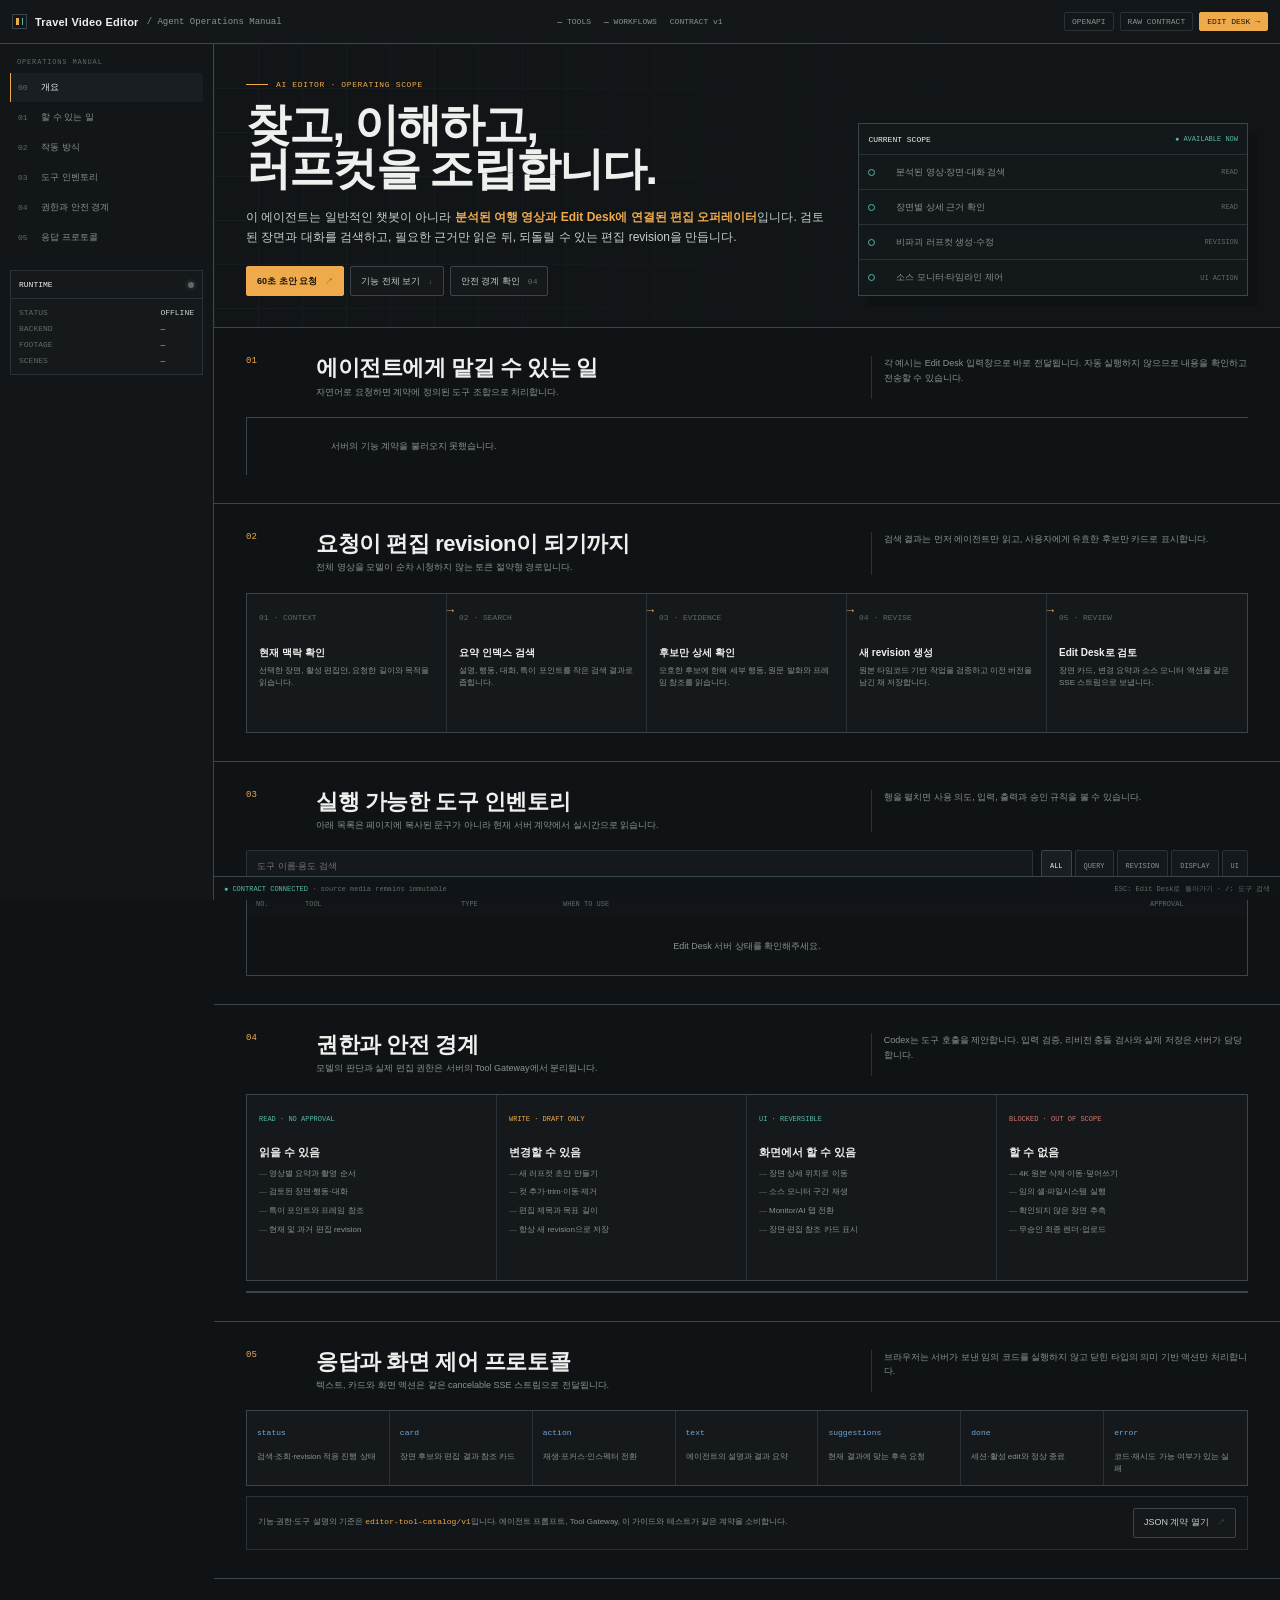
==== src/travel_video/templates/agent-guide.html @ 5dfdd135 "docs: add live AI editor operations guide" ====
<!doctype html>
<html lang="ko">
<head>
  <meta charset="utf-8">
  <meta name="viewport" content="width=device-width, initial-scale=1">
  <title>AI Editor Operations Manual · Travel Video Editor</title>
  <style>
    :root {
      color-scheme: dark;
      --bg: #101315; --panel: #15191c; --panel-2: #191e22;
      --line: #2b3237; --line-strong: #3b454c;
      --text: #edf0ec; --text-2: #c9d0cc; --muted: #89938f; --faint: #5f6965;
      --orange: #efaa4b; --teal: #56b9a6; --blue: #75a7d8; --red: #d4776e; --violet: #a394d6;
      --mono: "SFMono-Regular", "Cascadia Mono", "Liberation Mono", monospace;
      --ui: "Avenir Next", "Apple SD Gothic Neo", "Noto Sans KR", sans-serif;
      --condensed: "Avenir Next Condensed", "Apple SD Gothic Neo", sans-serif;
    }
    * { box-sizing: border-box; }
    html { scroll-behavior: smooth; }
    body { margin: 0; color: var(--text); background: var(--bg); font-family: var(--ui); }
    a { color: inherit; text-decoration: none; }
    button, input { font: inherit; }
    button, a { -webkit-tap-highlight-color: transparent; }
    :focus-visible { outline: 1px solid var(--orange); outline-offset: 2px; }

    .topbar { position: sticky; top: 0; z-index: 20; display: grid; grid-template-columns: minmax(310px, 1fr) auto minmax(310px, 1fr); align-items: center; height: 44px; padding: 0 12px; border-bottom: 1px solid var(--line-strong); background: rgba(20, 24, 27, .96); backdrop-filter: blur(16px); }
    .brand { display: flex; align-items: center; min-width: 0; gap: 8px; }
    .mark { position: relative; width: 15px; height: 15px; border: 1px solid var(--line-strong); }
    .mark::before { content: ""; position: absolute; inset: 3px 7px 3px 3px; background: var(--orange); }
    .mark::after { content: ""; position: absolute; inset: 3px 3px 3px 9px; background: var(--teal); }
    .brand strong { font: 650 11px var(--condensed); letter-spacing: .02em; white-space: nowrap; }
    .brand span { overflow: hidden; color: var(--muted); font: 9px var(--mono); text-overflow: ellipsis; white-space: nowrap; }
    .top-stats { display: flex; align-items: center; gap: 13px; color: var(--muted); font: 8px var(--mono); }
    .top-stats b { color: var(--text-2); font-weight: 500; }
    .top-actions { display: flex; justify-content: flex-end; gap: 6px; }
    .top-actions a { padding: 4px 7px; border: 1px solid var(--line); border-radius: 2px; color: var(--muted); font: 8px var(--mono); }
    .top-actions a:hover { color: var(--text); border-color: var(--line-strong); background: var(--panel-2); }
    .top-actions a.primary { color: #18130b; border-color: var(--orange); background: var(--orange); }

    .shell { display: grid; grid-template-columns: 214px minmax(0, 1fr); min-height: calc(100vh - 44px); }
    .rail { position: sticky; top: 44px; align-self: start; height: calc(100vh - 44px); padding: 14px 10px; overflow-y: auto; border-right: 1px solid var(--line-strong); background: #121619; }
    .rail-label { display: block; margin: 0 7px 7px; color: var(--faint); font: 7px var(--mono); letter-spacing: .12em; }
    .rail nav { display: grid; gap: 1px; }
    .rail nav a { display: grid; grid-template-columns: 23px 1fr; align-items: center; min-height: 29px; padding: 0 7px; border-left: 1px solid transparent; color: var(--muted); font-size: 9px; }
    .rail nav a span { color: var(--faint); font: 8px var(--mono); }
    .rail nav a:hover, .rail nav a.is-active { color: var(--text); border-left-color: var(--orange); background: var(--panel-2); }
    .runtime { margin-top: 18px; border: 1px solid var(--line); background: var(--panel); }
    .runtime header { display: flex; align-items: center; justify-content: space-between; min-height: 28px; padding: 0 8px; border-bottom: 1px solid var(--line); }
    .runtime header strong { font: 8px var(--mono); }
    .runtime-dot { width: 6px; height: 6px; border-radius: 50%; background: var(--faint); box-shadow: 0 0 0 3px color-mix(in srgb, var(--faint) 12%, transparent); }
    .runtime-dot.is-live { background: var(--teal); box-shadow: 0 0 0 3px color-mix(in srgb, var(--teal) 12%, transparent); }
    .runtime dl { display: grid; grid-template-columns: 1fr auto; gap: 7px 8px; margin: 0; padding: 9px 8px; font: 8px var(--mono); }
    .runtime dt { color: var(--faint); }
    .runtime dd { margin: 0; color: var(--text-2); }

    main { min-width: 0; padding-bottom: 80px; }
    .section { scroll-margin-top: 58px; border-bottom: 1px solid var(--line-strong); }
    .section-inner { max-width: 1190px; margin: 0 auto; padding: 28px 32px; }
    .section-head { display: grid; grid-template-columns: 54px minmax(0, 1fr) minmax(240px, .7fr); gap: 16px; margin-bottom: 18px; }
    .section-no { color: var(--orange); font: 9px var(--mono); }
    .section-title h2 { margin: 0 0 4px; font: 650 22px/1.1 var(--condensed); letter-spacing: -.02em; }
    .section-title p, .section-note { margin: 0; color: var(--muted); font-size: 9px; line-height: 1.6; }
    .section-note { padding-left: 12px; border-left: 1px solid var(--line); }

    .hero { position: relative; overflow: hidden; background: #111518; }
    .hero::before { content: ""; position: absolute; inset: 0; pointer-events: none; opacity: .25; background-image: linear-gradient(var(--line) 1px, transparent 1px), linear-gradient(90deg, var(--line) 1px, transparent 1px); background-size: 44px 44px; mask-image: linear-gradient(to right, #000, transparent 78%); }
    .hero .section-inner { position: relative; display: grid; grid-template-columns: minmax(0, 1.2fr) minmax(300px, .8fr); gap: 28px; padding-top: 36px; padding-bottom: 31px; }
    .eyebrow { display: flex; align-items: center; gap: 8px; margin-bottom: 13px; color: var(--orange); font: 8px var(--mono); letter-spacing: .08em; }
    .eyebrow::before { content: ""; width: 22px; height: 1px; background: var(--orange); }
    h1 { max-width: 750px; margin: 0; font: 650 clamp(30px, 3.5vw, 46px)/.99 var(--condensed); letter-spacing: -.04em; }
    .hero-copy { max-width: 670px; margin: 16px 0 0; color: var(--text-2); font-size: 12px; line-height: 1.7; }
    .hero-copy b { color: var(--orange); font-weight: 600; }
    .hero-actions { display: flex; flex-wrap: wrap; gap: 6px; margin-top: 19px; }
    .button { display: inline-flex; align-items: center; gap: 8px; min-height: 30px; padding: 0 10px; border: 1px solid var(--line-strong); border-radius: 2px; color: var(--text-2); background: var(--panel); font-size: 9px; }
    .button:hover { color: var(--text); background: var(--panel-2); }
    .button.primary { color: #1a140c; border-color: var(--orange); background: var(--orange); font-weight: 650; }
    .button span { color: var(--faint); font: 8px var(--mono); }
    .button.primary span { color: #684615; }
    .scope-board { align-self: end; border: 1px solid var(--line-strong); background: rgba(20, 25, 28, .88); box-shadow: 10px 10px 0 rgba(0, 0, 0, .12); }
    .scope-board header { display: flex; justify-content: space-between; align-items: center; min-height: 31px; padding: 0 9px; border-bottom: 1px solid var(--line); }
    .scope-board header strong { font: 8px var(--mono); }
    .scope-board header span { color: var(--teal); font: 7px var(--mono); }
    .scope-line { display: grid; grid-template-columns: 20px 1fr auto; gap: 8px; align-items: center; min-height: 35px; padding: 0 9px; border-bottom: 1px solid var(--line); font-size: 9px; }
    .scope-line:last-child { border-bottom: 0; }
    .scope-line i { width: 7px; height: 7px; border: 1px solid currentColor; border-radius: 50%; color: var(--teal); }
    .scope-line span { color: var(--muted); }
    .scope-line b { color: var(--faint); font: 7px var(--mono); font-weight: 500; }

    .capability-grid { display: grid; grid-template-columns: repeat(3, minmax(0, 1fr)); border-top: 1px solid var(--line-strong); border-left: 1px solid var(--line-strong); }
    .capability { min-width: 0; min-height: 205px; padding: 13px; border-right: 1px solid var(--line-strong); border-bottom: 1px solid var(--line-strong); background: var(--panel); }
    .capability-index { display: flex; justify-content: space-between; align-items: center; color: var(--faint); font: 8px var(--mono); }
    .capability-index span { color: var(--teal); }
    .capability h3 { margin: 24px 0 5px; font: 650 15px var(--condensed); }
    .capability > p { min-height: 43px; margin: 0; color: var(--muted); font-size: 9px; line-height: 1.55; }
    .tool-chips { display: flex; flex-wrap: wrap; gap: 3px; margin-top: 9px; }
    .tool-chip { padding: 2px 4px; border: 1px solid var(--line); border-radius: 2px; color: var(--blue); font: 7px var(--mono); }
    .capability details { margin-top: 12px; border-top: 1px solid var(--line); }
    .capability summary { padding: 7px 0 2px; color: var(--text-2); font-size: 8px; cursor: pointer; }
    .example-list { display: grid; gap: 4px; margin-top: 5px; }
    .example-list a { display: grid; grid-template-columns: 13px 1fr; gap: 5px; color: var(--muted); font-size: 8px; line-height: 1.45; }
    .example-list a::before { content: ">"; color: var(--orange); font: 8px var(--mono); }
    .example-list a:hover { color: var(--text); }

    .workflow { display: grid; grid-template-columns: repeat(5, 1fr); border: 1px solid var(--line-strong); }
    .workflow article { position: relative; min-height: 138px; padding: 12px; border-right: 1px solid var(--line); background: var(--panel); }
    .workflow article:last-child { border-right: 0; }
    .workflow article:not(:last-child)::after { content: "→"; position: absolute; top: 10px; right: -8px; z-index: 2; color: var(--orange); background: var(--panel); font: 12px var(--mono); }
    .workflow span { color: var(--faint); font: 8px var(--mono); }
    .workflow h3 { margin: 22px 0 5px; font-size: 10px; }
    .workflow p { margin: 0; color: var(--muted); font-size: 8px; line-height: 1.55; }

    .toolbar { display: grid; grid-template-columns: 1fr auto; gap: 8px; margin-bottom: 8px; }
    .tool-search { min-width: 0; height: 31px; padding: 0 10px; border: 1px solid var(--line); border-radius: 2px; outline: 0; color: var(--text); background: var(--panel); font-size: 9px; }
    .tool-search:focus { border-color: var(--line-strong); }
    .filters { display: flex; gap: 3px; }
    .filter { padding: 0 8px; border: 1px solid var(--line); border-radius: 2px; color: var(--muted); background: var(--panel); font: 7px var(--mono); cursor: pointer; }
    .filter:hover, .filter.is-active { color: var(--text); border-color: var(--line-strong); background: var(--panel-2); }
    .tool-table { border: 1px solid var(--line-strong); }
    .tool-header, .tool-summary { display: grid; grid-template-columns: 39px 146px 92px minmax(220px, 1fr) 88px; gap: 10px; align-items: center; }
    .tool-header { min-height: 28px; padding: 0 9px; color: var(--faint); background: #111518; font: 7px var(--mono); }
    .tool-row { border-top: 1px solid var(--line); background: var(--panel); }
    .tool-row[hidden] { display: none; }
    .tool-summary { min-height: 49px; padding: 7px 9px; list-style: none; cursor: pointer; }
    .tool-summary::-webkit-details-marker { display: none; }
    .tool-summary:hover, .tool-row[open] .tool-summary { background: var(--panel-2); }
    .tool-no { color: var(--faint); font: 8px var(--mono); }
    .tool-name { overflow: hidden; color: var(--text-2); font: 8px var(--mono); text-overflow: ellipsis; white-space: nowrap; }
    .category { width: fit-content; padding: 2px 4px; border: 1px solid currentColor; border-radius: 2px; color: var(--teal); font: 7px var(--mono); }
    .category--durable_action { color: var(--orange); }
    .category--display { color: var(--blue); }
    .category--ui_action { color: var(--violet); }
    .tool-intent { overflow: hidden; color: var(--muted); font-size: 8px; line-height: 1.45; text-overflow: ellipsis; white-space: nowrap; }
    .approval { color: var(--faint); font: 7px var(--mono); text-align: right; }
    .tool-detail { display: grid; grid-template-columns: minmax(220px, .8fr) minmax(300px, 1.2fr); gap: 18px; padding: 12px 12px 14px 58px; border-top: 1px solid var(--line); background: #121619; }
    .detail-block label { display: block; margin-bottom: 5px; color: var(--faint); font: 7px var(--mono); letter-spacing: .08em; }
    .detail-block p { margin: 0 0 10px; color: var(--text-2); font-size: 8px; line-height: 1.6; }
    .param-list { display: grid; gap: 4px; }
    .param { display: grid; grid-template-columns: 118px 62px 1fr; gap: 8px; color: var(--muted); font-size: 8px; }
    .param code { color: var(--blue); font: 7px var(--mono); }
    .param b { color: var(--faint); font: 7px var(--mono); font-weight: 500; }
    .empty-tools { padding: 22px; color: var(--muted); font-size: 9px; text-align: center; }

    .safety-grid { display: grid; grid-template-columns: repeat(4, 1fr); border: 1px solid var(--line-strong); }
    .safety { min-height: 185px; padding: 12px; border-right: 1px solid var(--line); background: var(--panel); }
    .safety:last-child { border-right: 0; }
    .safety > span { color: var(--teal); font: 7px var(--mono); }
    .safety.is-write > span { color: var(--orange); }
    .safety.is-blocked > span { color: var(--red); }
    .safety h3 { margin: 20px 0 8px; font-size: 11px; }
    .safety ul { display: grid; gap: 7px; margin: 0; padding: 0; list-style: none; }
    .safety li { display: grid; grid-template-columns: 10px 1fr; color: var(--muted); font-size: 8px; line-height: 1.45; }
    .safety li::before { content: "—"; color: var(--faint); }
    .boundary-list { margin-top: 10px; border: 1px solid var(--line-strong); }
    .boundary { display: grid; grid-template-columns: 180px 1fr; gap: 16px; min-height: 46px; padding: 9px 11px; border-bottom: 1px solid var(--line); background: #121619; }
    .boundary:last-child { border-bottom: 0; }
    .boundary strong { color: var(--red); font-size: 9px; }
    .boundary p { margin: 0; color: var(--muted); font-size: 8px; line-height: 1.55; }

    .event-strip { display: grid; grid-template-columns: repeat(7, 1fr); border: 1px solid var(--line-strong); }
    .event { min-width: 0; padding: 10px; border-right: 1px solid var(--line); background: var(--panel); }
    .event:last-child { border-right: 0; }
    .event code { color: var(--blue); font: 8px var(--mono); }
    .event p { margin: 12px 0 0; color: var(--muted); font-size: 8px; line-height: 1.45; }
    .contract-note { display: grid; grid-template-columns: 1fr auto; align-items: center; gap: 16px; margin-top: 10px; padding: 11px; border: 1px solid var(--line); background: #121619; }
    .contract-note p { margin: 0; color: var(--muted); font-size: 8px; line-height: 1.55; }
    .contract-note code { color: var(--orange); font: 8px var(--mono); }
    .statusbar { position: fixed; right: 0; bottom: 0; left: 214px; z-index: 15; display: flex; justify-content: space-between; align-items: center; height: 24px; padding: 0 10px; border-top: 1px solid var(--line-strong); color: var(--faint); background: rgba(17, 21, 24, .96); font: 7px var(--mono); }
    .statusbar b { color: var(--teal); font-weight: 500; }

    @media (max-width: 980px) {
      .topbar { grid-template-columns: 1fr auto; } .top-stats { display: none; }
      .shell { grid-template-columns: 1fr; } .rail { display: none; }
      .hero .section-inner { grid-template-columns: 1fr; }
      .capability-grid { grid-template-columns: repeat(2, 1fr); }
      .workflow { grid-template-columns: 1fr 1fr; }
      .workflow article { border-bottom: 1px solid var(--line); }
      .workflow article::after { display: none; }
      .tool-header, .tool-summary { grid-template-columns: 34px 130px 88px 1fr; }
      .approval { display: none; }
      .safety-grid { grid-template-columns: repeat(2, 1fr); }
      .safety { border-bottom: 1px solid var(--line); }
      .event-strip { grid-template-columns: repeat(4, 1fr); }
      .event { border-bottom: 1px solid var(--line); }
      .statusbar { left: 0; }
    }
    @media (max-width: 620px) {
      .topbar { height: auto; min-height: 44px; }
      .brand span, .top-actions a:not(.primary) { display: none; }
      .section-inner { padding: 24px 14px; }
      .section-head { grid-template-columns: 38px 1fr; }
      .section-note { display: none; }
      .hero .section-inner { padding-top: 32px; }
      .capability-grid, .safety-grid { grid-template-columns: 1fr; }
      .workflow { grid-template-columns: 1fr; }
      .tool-header { display: none; }
      .tool-summary { grid-template-columns: 30px 1fr auto; }
      .tool-intent { grid-column: 2 / -1; white-space: normal; }
      .tool-detail { grid-template-columns: 1fr; padding-left: 12px; }
      .filters { display: none; }
      .event-strip { grid-template-columns: repeat(2, 1fr); }
      .boundary { grid-template-columns: 1fr; gap: 4px; }
      .statusbar span:last-child { display: none; }
    }
    @media (prefers-reduced-motion: reduce) { html { scroll-behavior: auto; } }
  </style>
</head>
<body>
  <header class="topbar">
    <div class="brand"><span class="mark" aria-hidden="true"></span><strong>Travel Video Editor</strong><span>/ Agent Operations Manual</span></div>
    <div class="top-stats"><span><b data-tool-count>—</b> TOOLS</span><span><b data-capability-count>—</b> WORKFLOWS</span><span>CONTRACT v1</span></div>
    <div class="top-actions"><a href="/openapi.json" target="_blank" rel="noopener">OPENAPI</a><a href="/api/contracts/tools" target="_blank" rel="noopener">RAW CONTRACT</a><a class="primary" href="/">EDIT DESK →</a></div>
  </header>
  <div class="shell">
    <aside class="rail">
      <span class="rail-label">OPERATIONS MANUAL</span>
      <nav aria-label="가이드 섹션">
        <a href="#overview" class="is-active"><span>00</span>개요</a><a href="#capabilities"><span>01</span>할 수 있는 일</a><a href="#workflow"><span>02</span>작동 방식</a><a href="#tools"><span>03</span>도구 인벤토리</a><a href="#safety"><span>04</span>권한과 안전 경계</a><a href="#protocol"><span>05</span>응답 프로토콜</a>
      </nav>
      <section class="runtime" aria-label="에이전트 런타임 상태">
        <header><strong>RUNTIME</strong><i class="runtime-dot" data-runtime-dot></i></header>
        <dl><dt>STATUS</dt><dd data-runtime-status>CHECKING</dd><dt>BACKEND</dt><dd data-runtime-backend>—</dd><dt>FOOTAGE</dt><dd data-asset-count>—</dd><dt>SCENES</dt><dd data-scene-count>—</dd></dl>
      </section>
    </aside>
    <main>
      <section class="section hero" id="overview"><div class="section-inner">
        <div><div class="eyebrow">AI EDITOR · OPERATING SCOPE</div><h1>찾고, 이해하고,<br>러프컷을 조립합니다.</h1><p class="hero-copy">이 에이전트는 일반적인 챗봇이 아니라 <b>분석된 여행 영상과 Edit Desk에 연결된 편집 오퍼레이터</b>입니다. 검토된 장면과 대화를 검색하고, 필요한 근거만 읽은 뒤, 되돌릴 수 있는 편집 revision을 만듭니다.</p><div class="hero-actions"><a class="button primary" href="/?prompt=이 영상들로 60초 여행 하이라이트 초안을 만들어줘">60초 초안 요청 <span>↗</span></a><a class="button" href="#capabilities">기능 전체 보기 <span>↓</span></a><a class="button" href="#safety">안전 경계 확인 <span>04</span></a></div></div>
        <aside class="scope-board" aria-label="현재 지원 범위"><header><strong>CURRENT SCOPE</strong><span>● AVAILABLE NOW</span></header><div class="scope-line"><i></i><span>분석된 영상·장면·대화 검색</span><b>READ</b></div><div class="scope-line"><i></i><span>장면별 상세 근거 확인</span><b>READ</b></div><div class="scope-line"><i></i><span>비파괴 러프컷 생성·수정</span><b>REVISION</b></div><div class="scope-line"><i></i><span>소스 모니터·타임라인 제어</span><b>UI ACTION</b></div></aside>
      </div></section>

      <section class="section" id="capabilities"><div class="section-inner">
        <header class="section-head"><span class="section-no">01</span><div class="section-title"><h2>에이전트에게 맡길 수 있는 일</h2><p>자연어로 요청하면 계약에 정의된 도구 조합으로 처리합니다.</p></div><p class="section-note">각 예시는 Edit Desk 입력창으로 바로 전달됩니다. 자동 실행하지 않으므로 내용을 확인하고 전송할 수 있습니다.</p></header>
        <div class="capability-grid" data-capabilities><div class="empty-tools">기능 계약을 불러오는 중…</div></div>
      </div></section>

      <section class="section" id="workflow"><div class="section-inner">
        <header class="section-head"><span class="section-no">02</span><div class="section-title"><h2>요청이 편집 revision이 되기까지</h2><p>전체 영상을 모델이 순차 시청하지 않는 토큰 절약형 경로입니다.</p></div><p class="section-note">검색 결과는 먼저 에이전트만 읽고, 사용자에게 유효한 후보만 카드로 표시합니다.</p></header>
        <div class="workflow"><article><span>01 · CONTEXT</span><h3>현재 맥락 확인</h3><p>선택한 장면, 활성 편집안, 요청한 길이와 목적을 읽습니다.</p></article><article><span>02 · SEARCH</span><h3>요약 인덱스 검색</h3><p>설명, 행동, 대화, 특이 포인트를 작은 검색 결과로 좁힙니다.</p></article><article><span>03 · EVIDENCE</span><h3>후보만 상세 확인</h3><p>모호한 후보에 한해 세부 행동, 원문 발화와 프레임 참조를 읽습니다.</p></article><article><span>04 · REVISE</span><h3>새 revision 생성</h3><p>원본 타임코드 기반 작업을 검증하고 이전 버전을 남긴 채 저장합니다.</p></article><article><span>05 · REVIEW</span><h3>Edit Desk로 검토</h3><p>장면 카드, 변경 요약과 소스 모니터 액션을 같은 SSE 스트림으로 보냅니다.</p></article></div>
      </div></section>

      <section class="section" id="tools"><div class="section-inner">
        <header class="section-head"><span class="section-no">03</span><div class="section-title"><h2>실행 가능한 도구 인벤토리</h2><p>아래 목록은 페이지에 복사된 문구가 아니라 현재 서버 계약에서 실시간으로 읽습니다.</p></div><p class="section-note">행을 펼치면 사용 의도, 입력, 출력과 승인 규칙을 볼 수 있습니다.</p></header>
        <div class="toolbar"><input class="tool-search" type="search" placeholder="도구 이름·용도 검색" aria-label="도구 검색" data-tool-search><div class="filters" role="group" aria-label="도구 종류"><button class="filter is-active" data-filter="all">ALL</button><button class="filter" data-filter="data_query">QUERY</button><button class="filter" data-filter="durable_action">REVISION</button><button class="filter" data-filter="display">DISPLAY</button><button class="filter" data-filter="ui_action">UI</button></div></div>
        <div class="tool-table"><div class="tool-header"><span>NO.</span><span>TOOL</span><span>TYPE</span><span>WHEN TO USE</span><span>APPROVAL</span></div><div data-tool-list><div class="empty-tools">도구 계약을 불러오는 중…</div></div></div>
      </div></section>

      <section class="section" id="safety"><div class="section-inner">
        <header class="section-head"><span class="section-no">04</span><div class="section-title"><h2>권한과 안전 경계</h2><p>모델의 판단과 실제 편집 권한은 서버의 Tool Gateway에서 분리됩니다.</p></div><p class="section-note">Codex는 도구 호출을 제안합니다. 입력 검증, 리비전 충돌 검사와 실제 저장은 서버가 담당합니다.</p></header>
        <div class="safety-grid"><article class="safety"><span>READ · NO APPROVAL</span><h3>읽을 수 있음</h3><ul><li>영상별 요약과 촬영 순서</li><li>검토된 장면·행동·대화</li><li>특이 포인트와 프레임 참조</li><li>현재 및 과거 편집 revision</li></ul></article><article class="safety is-write"><span>WRITE · DRAFT ONLY</span><h3>변경할 수 있음</h3><ul><li>새 러프컷 초안 만들기</li><li>컷 추가·trim·이동·제거</li><li>편집 제목과 목표 길이</li><li>항상 새 revision으로 저장</li></ul></article><article class="safety"><span>UI · REVERSIBLE</span><h3>화면에서 할 수 있음</h3><ul><li>장면 상세 위치로 이동</li><li>소스 모니터 구간 재생</li><li>Monitor/AI 탭 전환</li><li>장면·편집 참조 카드 표시</li></ul></article><article class="safety is-blocked"><span>BLOCKED · OUT OF SCOPE</span><h3>할 수 없음</h3><ul><li>4K 원본 삭제·이동·덮어쓰기</li><li>임의 셸·파일시스템 실행</li><li>확인되지 않은 장면 추측</li><li>무승인 최종 렌더·업로드</li></ul></article></div>
        <div class="boundary-list" data-boundaries></div>
      </div></section>

      <section class="section" id="protocol"><div class="section-inner">
        <header class="section-head"><span class="section-no">05</span><div class="section-title"><h2>응답과 화면 제어 프로토콜</h2><p>텍스트, 카드와 화면 액션은 같은 cancelable SSE 스트림으로 전달됩니다.</p></div><p class="section-note">브라우저는 서버가 보낸 임의 코드를 실행하지 않고 닫힌 타입의 의미 기반 액션만 처리합니다.</p></header>
        <div class="event-strip"><article class="event"><code>status</code><p>검색·조회·revision 적용 진행 상태</p></article><article class="event"><code>card</code><p>장면 후보와 편집 결과 참조 카드</p></article><article class="event"><code>action</code><p>재생·포커스·인스펙터 전환</p></article><article class="event"><code>text</code><p>에이전트의 설명과 결과 요약</p></article><article class="event"><code>suggestions</code><p>현재 결과에 맞는 후속 요청</p></article><article class="event"><code>done</code><p>세션·활성 edit와 정상 종료</p></article><article class="event"><code>error</code><p>코드·재시도 가능 여부가 있는 실패</p></article></div>
        <div class="contract-note"><p>기능·권한·도구 설명의 기준은 <code>editor-tool-catalog/v1</code>입니다. 에이전트 프롬프트, Tool Gateway, 이 가이드와 테스트가 같은 계약을 소비합니다.</p><a class="button" href="/api/contracts/tools" target="_blank" rel="noopener">JSON 계약 열기 <span>↗</span></a></div>
      </div></section>
    </main>
  </div>
  <footer class="statusbar"><span><b>● CONTRACT CONNECTED</b> · source media remains immutable</span><span>ESC: Edit Desk로 돌아가기 · /: 도구 검색</span></footer>

  <script>
    (() => {
      const categoryLabels = { data_query: 'QUERY', durable_action: 'REVISION', display: 'DISPLAY', ui_action: 'UI ACTION' };
      const approvalLabels = { never: 'NONE', implicit_for_draft: 'DRAFT' };
      const state = { tools: [], filter: 'all' };
      const toolList = document.querySelector('[data-tool-list]');
      const capabilityRoot = document.querySelector('[data-capabilities]');
      const boundaryRoot = document.querySelector('[data-boundaries]');
      const search = document.querySelector('[data-tool-search]');
      const escapeHtml = value => String(value ?? '').replace(/[&<>"]/g, char => ({ '&': '&amp;', '<': '&lt;', '>': '&gt;', '"': '&quot;' })[char]);
      const typeLabel = schema => schema?.type === 'array' ? `array<${schema.items?.type || 'object'}>` : schema?.type || 'any';
      const editorUrl = prompt => `/?prompt=${encodeURIComponent(prompt)}`;

      const renderCapabilities = capabilities => {
        capabilityRoot.innerHTML = capabilities.map((item, index) => `<article class="capability"><div class="capability-index"><span>CAPABILITY ${String(index + 1).padStart(2, '0')}</span><b>AVAILABLE</b></div><h3>${escapeHtml(item.title)}</h3><p>${escapeHtml(item.summary)}</p><div class="tool-chips">${item.tools.map(name => `<span class="tool-chip">${escapeHtml(name)}</span>`).join('')}</div><details><summary>예시 요청 ${item.examples.length}개</summary><div class="example-list">${item.examples.map(example => `<a href="${editorUrl(example)}">${escapeHtml(example)}</a>`).join('')}</div></details></article>`).join('');
      };
      const renderBoundaries = boundaries => { boundaryRoot.innerHTML = boundaries.map(item => `<article class="boundary"><strong>${escapeHtml(item.title)}</strong><p>${escapeHtml(item.description)}</p></article>`).join(''); };
      const renderTools = () => {
        const query = search.value.trim().toLocaleLowerCase('ko');
        let visible = 0;
        toolList.innerHTML = state.tools.map((tool, index) => {
          const haystack = `${tool.name} ${tool.when_to_use} ${tool.output}`.toLocaleLowerCase('ko');
          const hidden = (state.filter !== 'all' && tool.category !== state.filter) || (query && !haystack.includes(query));
          if (!hidden) visible += 1;
          const properties = tool.parameters?.properties || {};
          const required = new Set(tool.parameters?.required || []);
          const params = Object.entries(properties).map(([name, schema]) => `<div class="param"><code>${escapeHtml(name)}${required.has(name) ? ' *' : ''}</code><b>${escapeHtml(typeLabel(schema))}</b><span>${escapeHtml(schema.description || schema.enum?.join(' · ') || '')}</span></div>`).join('') || '<p>입력 파라미터 없음</p>';
          return `<details class="tool-row" data-category="${tool.category}" ${hidden ? 'hidden' : ''}><summary class="tool-summary"><span class="tool-no">${String(index + 1).padStart(2, '0')}</span><code class="tool-name">${escapeHtml(tool.name)}</code><span class="category category--${tool.category}">${categoryLabels[tool.category] || tool.category}</span><span class="tool-intent">${escapeHtml(tool.when_to_use)}</span><span class="approval">${approvalLabels[tool.approval] || escapeHtml(tool.approval)}</span></summary><div class="tool-detail"><div class="detail-block"><label>INTENT / OUTPUT</label><p>${escapeHtml(tool.when_to_use)}</p><label>RETURN</label><p>${escapeHtml(tool.output)}</p><label>SIDE EFFECT</label><p>${escapeHtml(tool.side_effect)}</p></div><div class="detail-block"><label>PARAMETERS · * REQUIRED</label><div class="param-list">${params}</div></div></div></details>`;
        }).join('');
        if (!visible) toolList.innerHTML += '<div class="empty-tools">조건에 맞는 도구가 없습니다.</div>';
      };
      const setRuntime = (health, project) => {
        document.querySelector('[data-runtime-dot]').classList.add('is-live');
        document.querySelector('[data-runtime-status]').textContent = health.status.toUpperCase();
        document.querySelector('[data-runtime-backend]').textContent = health.backend.toUpperCase();
        document.querySelector('[data-asset-count]').textContent = String(project.asset_count);
        document.querySelector('[data-scene-count]').textContent = String(project.scene_count);
      };

      Promise.all([
        fetch('/api/contracts/tools').then(response => { if (!response.ok) throw new Error('tool contract'); return response.json(); }),
        fetch('/health').then(response => { if (!response.ok) throw new Error('health'); return response.json(); }),
        fetch('/api/project').then(response => { if (!response.ok) throw new Error('project'); return response.json(); })
      ]).then(([contract, health, project]) => {
        state.tools = contract.tools || [];
        document.querySelector('[data-tool-count]').textContent = String(state.tools.length);
        document.querySelector('[data-capability-count]').textContent = String(contract.capabilities?.length || 0);
        renderCapabilities(contract.capabilities || []); renderBoundaries(contract.boundaries || []); renderTools(); setRuntime(health, project);
      }).catch(() => {
        capabilityRoot.innerHTML = '<div class="empty-tools">서버의 기능 계약을 불러오지 못했습니다.</div>';
        toolList.innerHTML = '<div class="empty-tools">Edit Desk 서버 상태를 확인해주세요.</div>';
        boundaryRoot.innerHTML = ''; document.querySelector('[data-runtime-status]').textContent = 'OFFLINE';
      });

      document.querySelectorAll('[data-filter]').forEach(button => button.addEventListener('click', () => { state.filter = button.dataset.filter; document.querySelectorAll('[data-filter]').forEach(item => item.classList.toggle('is-active', item === button)); renderTools(); }));
      search.addEventListener('input', renderTools);
      const navLinks = [...document.querySelectorAll('.rail nav a')];
      const observer = new IntersectionObserver(entries => { const visible = entries.filter(entry => entry.isIntersecting).sort((a, b) => b.intersectionRatio - a.intersectionRatio)[0]; if (!visible) return; navLinks.forEach(link => link.classList.toggle('is-active', link.hash === `#${visible.target.id}`)); }, { rootMargin: '-44px 0px -68% 0px', threshold: [0, .25, .6] });
      document.querySelectorAll('main > section[id]').forEach(section => observer.observe(section));
      document.addEventListener('keydown', event => {
        if (event.key === '/' && document.activeElement !== search) { event.preventDefault(); search.focus(); document.querySelector('#tools').scrollIntoView(); }
        if (event.key === 'Escape' && document.activeElement === search) { search.value = ''; renderTools(); search.blur(); return; }
        if (event.key === 'Escape') window.location.assign('/');
      });
    })();
  </script>
</body>
</html>
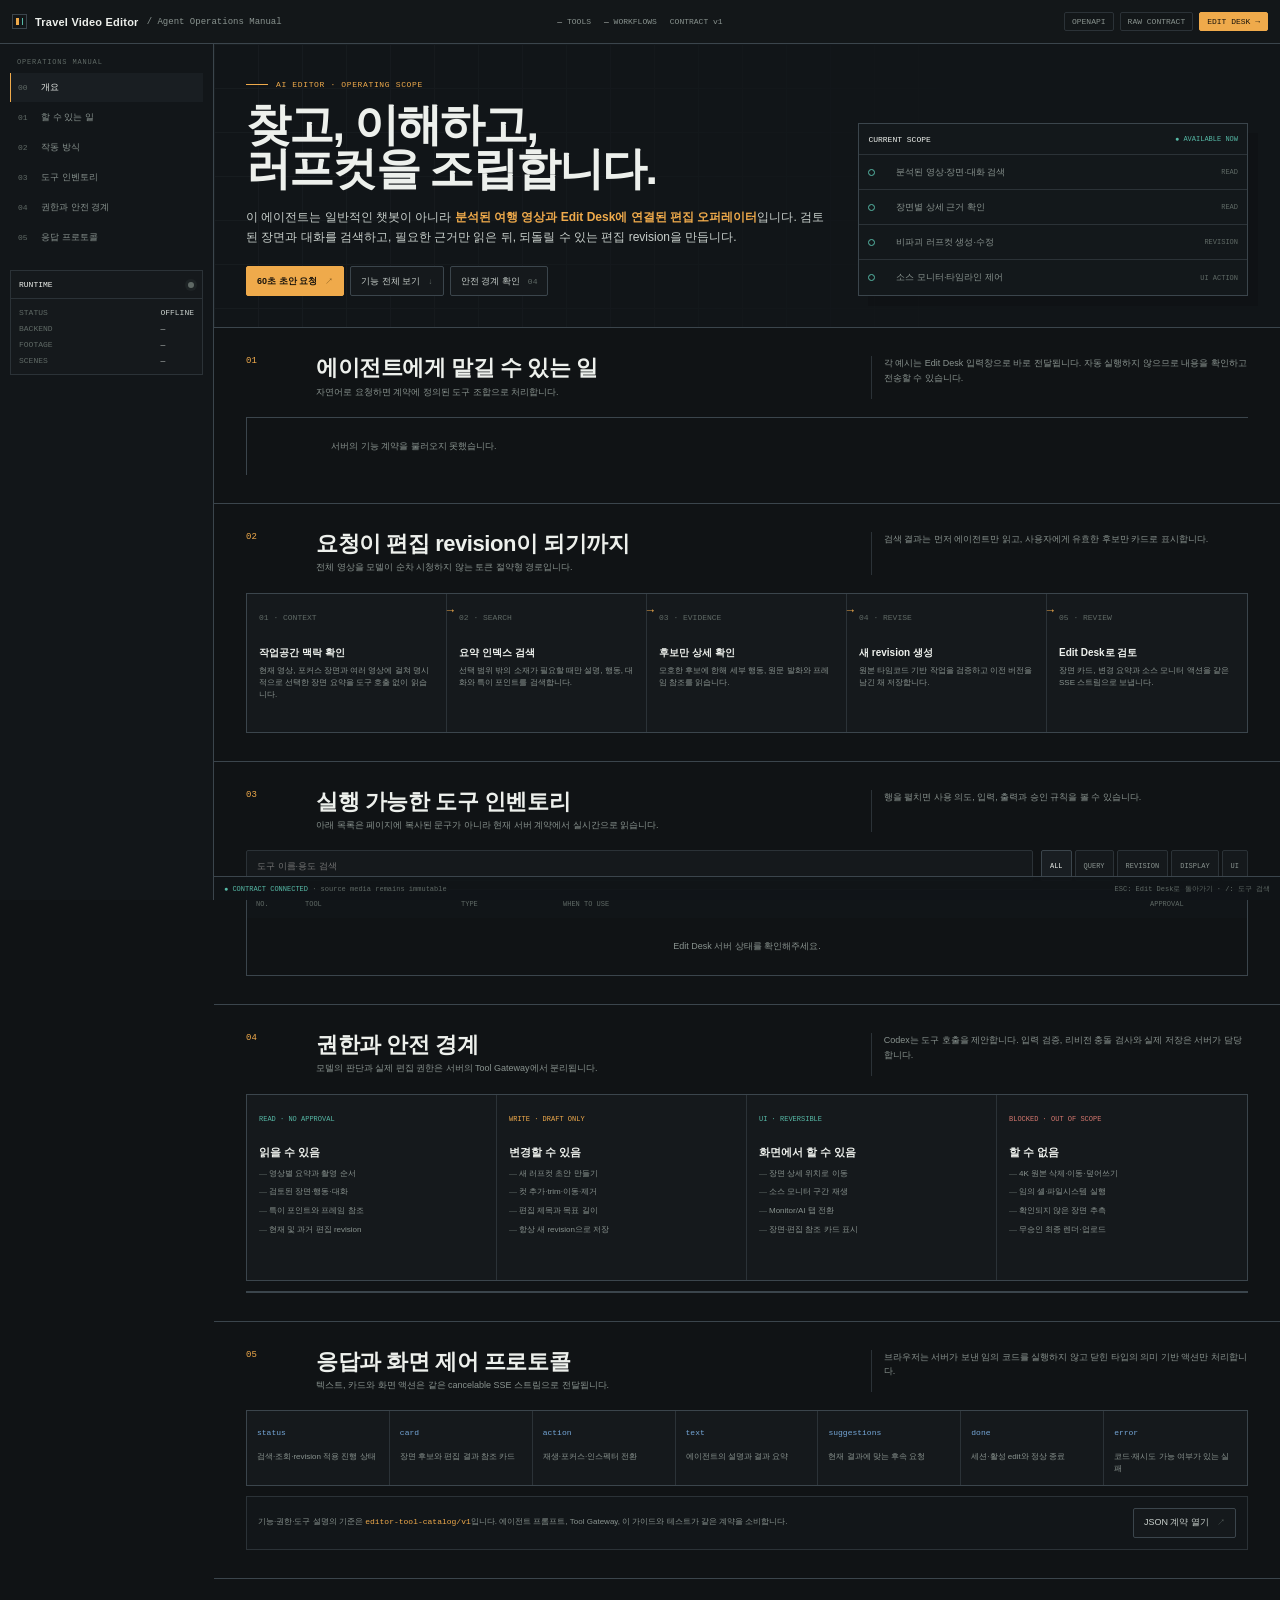
==== commit dfe9d5f0: "feat: add workspace-aware multi-scene editing context" ====
--- a/src/travel_video/templates/agent-guide.html
+++ b/src/travel_video/templates/agent-guide.html
@@ -234,7 +234,7 @@
 
       <section class="section" id="workflow"><div class="section-inner">
         <header class="section-head"><span class="section-no">02</span><div class="section-title"><h2>요청이 편집 revision이 되기까지</h2><p>전체 영상을 모델이 순차 시청하지 않는 토큰 절약형 경로입니다.</p></div><p class="section-note">검색 결과는 먼저 에이전트만 읽고, 사용자에게 유효한 후보만 카드로 표시합니다.</p></header>
-        <div class="workflow"><article><span>01 · CONTEXT</span><h3>현재 맥락 확인</h3><p>선택한 장면, 활성 편집안, 요청한 길이와 목적을 읽습니다.</p></article><article><span>02 · SEARCH</span><h3>요약 인덱스 검색</h3><p>설명, 행동, 대화, 특이 포인트를 작은 검색 결과로 좁힙니다.</p></article><article><span>03 · EVIDENCE</span><h3>후보만 상세 확인</h3><p>모호한 후보에 한해 세부 행동, 원문 발화와 프레임 참조를 읽습니다.</p></article><article><span>04 · REVISE</span><h3>새 revision 생성</h3><p>원본 타임코드 기반 작업을 검증하고 이전 버전을 남긴 채 저장합니다.</p></article><article><span>05 · REVIEW</span><h3>Edit Desk로 검토</h3><p>장면 카드, 변경 요약과 소스 모니터 액션을 같은 SSE 스트림으로 보냅니다.</p></article></div>
+        <div class="workflow"><article><span>01 · CONTEXT</span><h3>작업공간 맥락 확인</h3><p>현재 영상, 포커스 장면과 여러 영상에 걸쳐 명시적으로 선택한 장면 요약을 도구 호출 없이 읽습니다.</p></article><article><span>02 · SEARCH</span><h3>요약 인덱스 검색</h3><p>선택 범위 밖의 소재가 필요할 때만 설명, 행동, 대화와 특이 포인트를 검색합니다.</p></article><article><span>03 · EVIDENCE</span><h3>후보만 상세 확인</h3><p>모호한 후보에 한해 세부 행동, 원문 발화와 프레임 참조를 읽습니다.</p></article><article><span>04 · REVISE</span><h3>새 revision 생성</h3><p>원본 타임코드 기반 작업을 검증하고 이전 버전을 남긴 채 저장합니다.</p></article><article><span>05 · REVIEW</span><h3>Edit Desk로 검토</h3><p>장면 카드, 변경 요약과 소스 모니터 액션을 같은 SSE 스트림으로 보냅니다.</p></article></div>
       </div></section>
 
       <section class="section" id="tools"><div class="section-inner">
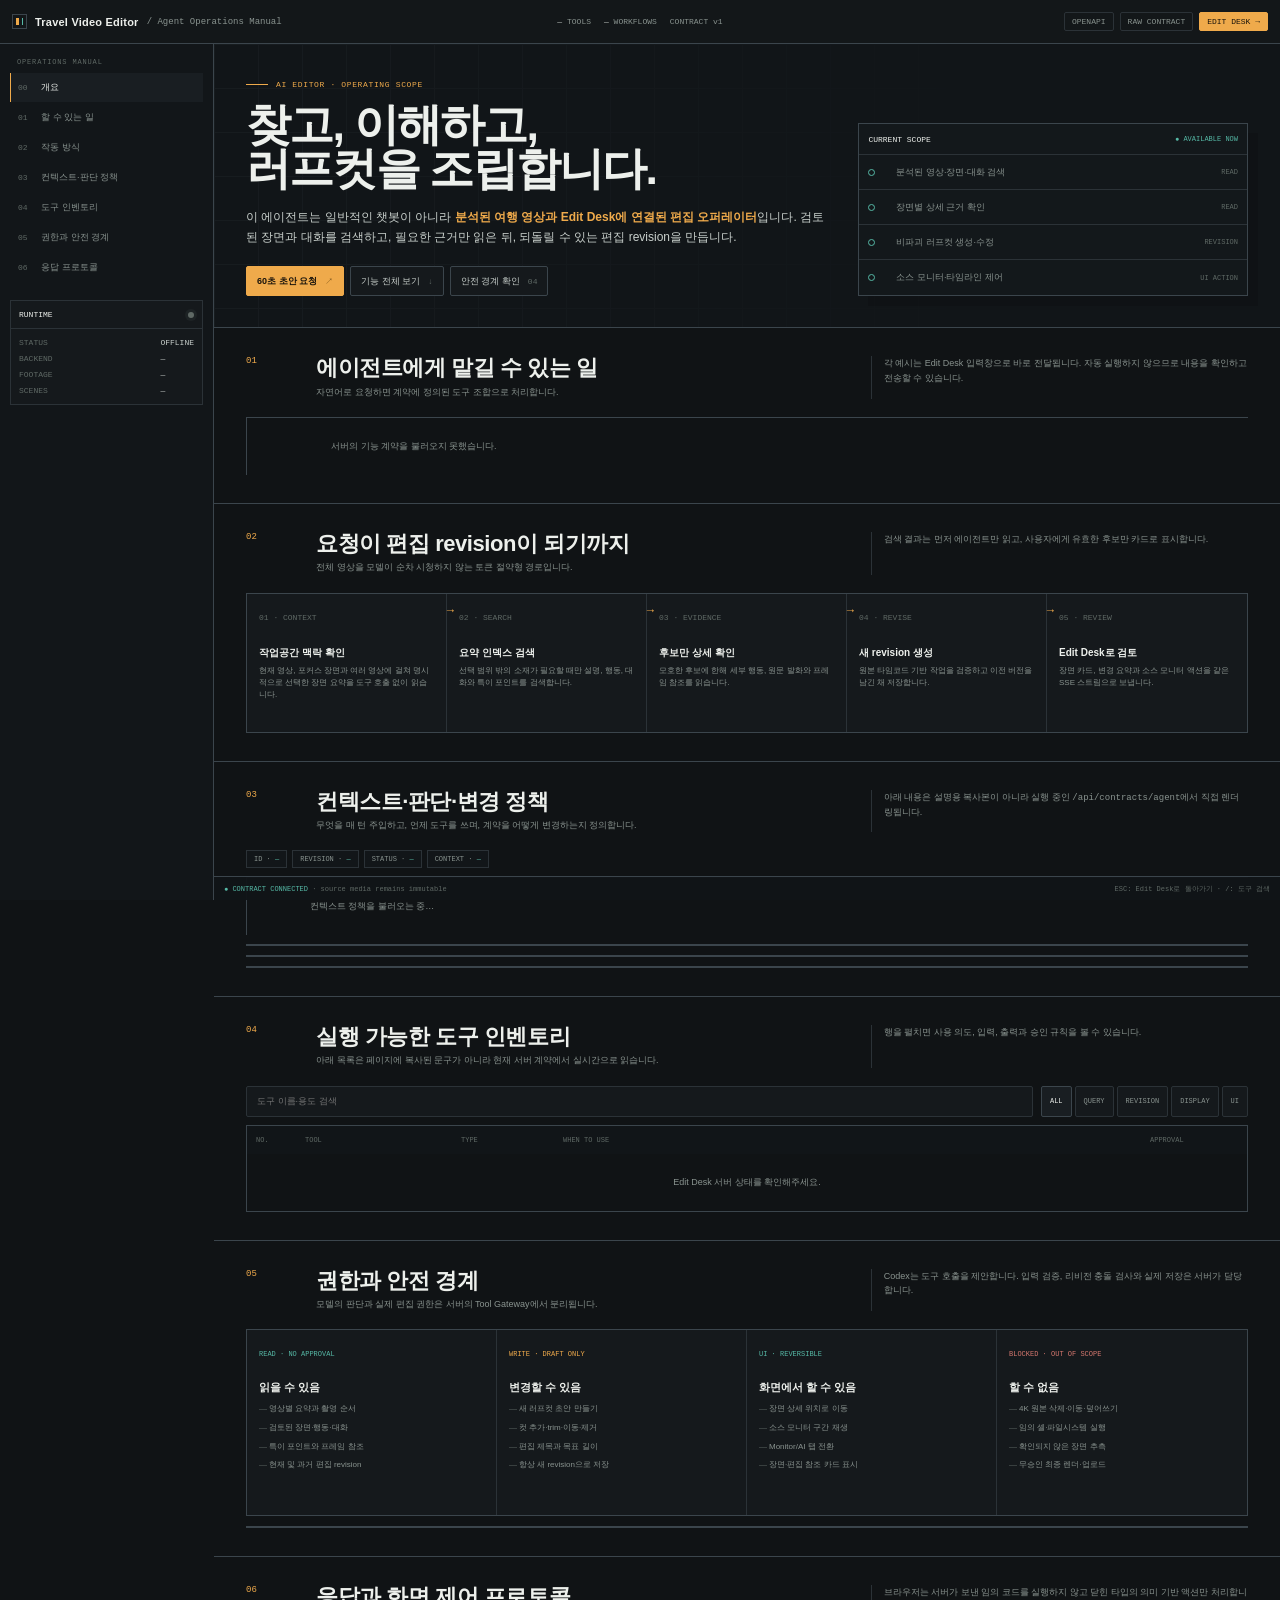
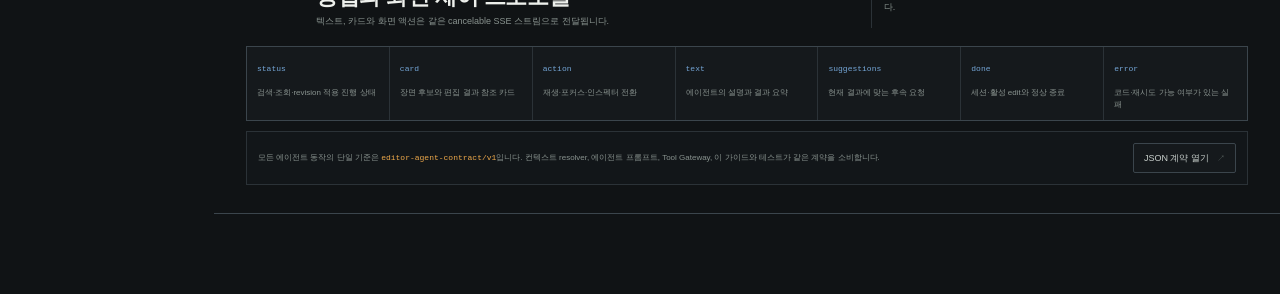
==== commit bb805a9b: "refactor: make agent contract the policy source of truth" ====
--- a/src/travel_video/templates/agent-guide.html
+++ b/src/travel_video/templates/agent-guide.html
@@ -108,6 +108,35 @@
     .workflow span { color: var(--faint); font: 8px var(--mono); }
     .workflow h3 { margin: 22px 0 5px; font-size: 10px; }
     .workflow p { margin: 0; color: var(--muted); font-size: 8px; line-height: 1.55; }
+
+    .contract-meta { display: flex; flex-wrap: wrap; gap: 5px; margin-bottom: 9px; }
+    .contract-meta span { padding: 4px 7px; border: 1px solid var(--line); color: var(--muted); background: #121619; font: 7px var(--mono); }
+    .contract-meta b { color: var(--teal); font-weight: 500; }
+    .policy-grid { display: grid; grid-template-columns: repeat(4, 1fr); border-top: 1px solid var(--line-strong); border-left: 1px solid var(--line-strong); }
+    .policy-card { min-width: 0; min-height: 190px; padding: 11px; border-right: 1px solid var(--line-strong); border-bottom: 1px solid var(--line-strong); background: var(--panel); }
+    .policy-card > span { color: var(--blue); font: 7px var(--mono); }
+    .policy-card > b { display: block; margin-top: 4px; color: var(--faint); font: 7px var(--mono); font-weight: 500; text-transform: uppercase; }
+    .policy-card h3 { margin: 18px 0 7px; font-size: 11px; }
+    .policy-card ul, .rule-group ul { display: grid; gap: 5px; margin: 0; padding: 0; list-style: none; }
+    .policy-card li, .rule-group li { display: grid; grid-template-columns: 9px 1fr; color: var(--muted); font-size: 8px; line-height: 1.45; }
+    .policy-card li::before, .rule-group li::before { content: "—"; color: var(--faint); }
+    .policy-card p { margin: 9px 0 0; padding-top: 7px; border-top: 1px solid var(--line); color: var(--faint); font-size: 7px; line-height: 1.5; }
+    .reference-list { margin-top: 9px; border: 1px solid var(--line-strong); }
+    .reference-row { display: grid; grid-template-columns: 210px 230px minmax(0, 1fr); gap: 12px; min-height: 43px; padding: 8px 10px; border-bottom: 1px solid var(--line); background: #121619; }
+    .reference-row:last-child { border-bottom: 0; }
+    .reference-row code { color: var(--orange); font: 8px var(--mono); }
+    .reference-row b { color: var(--text-2); font: 8px var(--mono); font-weight: 500; }
+    .reference-row span { color: var(--muted); font-size: 8px; line-height: 1.5; }
+    .rule-grid { display: grid; grid-template-columns: repeat(4, 1fr); margin-top: 9px; border: 1px solid var(--line-strong); }
+    .rule-group { min-height: 178px; padding: 11px; border-right: 1px solid var(--line); background: var(--panel); }
+    .rule-group:last-child { border-right: 0; }
+    .rule-group h3 { margin: 0 0 13px; color: var(--text-2); font: 8px var(--mono); text-transform: uppercase; }
+    .change-flow { display: grid; grid-template-columns: repeat(6, 1fr); margin-top: 9px; border: 1px solid var(--line-strong); }
+    .change-step { position: relative; min-height: 118px; padding: 10px; border-right: 1px solid var(--line); background: #121619; }
+    .change-step:last-child { border-right: 0; }
+    .change-step span { color: var(--teal); font: 7px var(--mono); }
+    .change-step h3 { margin: 18px 0 5px; font-size: 9px; }
+    .change-step p { margin: 0; color: var(--muted); font-size: 7px; line-height: 1.5; }
 
     .toolbar { display: grid; grid-template-columns: 1fr auto; gap: 8px; margin-bottom: 8px; }
     .tool-search { min-width: 0; height: 31px; padding: 0 10px; border: 1px solid var(--line); border-radius: 2px; outline: 0; color: var(--text); background: var(--panel); font-size: 9px; }
@@ -175,6 +204,9 @@
       .workflow { grid-template-columns: 1fr 1fr; }
       .workflow article { border-bottom: 1px solid var(--line); }
       .workflow article::after { display: none; }
+      .policy-grid, .rule-grid { grid-template-columns: repeat(2, 1fr); }
+      .reference-row { grid-template-columns: 180px 190px minmax(0, 1fr); }
+      .change-flow { grid-template-columns: repeat(3, 1fr); }
       .tool-header, .tool-summary { grid-template-columns: 34px 130px 88px 1fr; }
       .approval { display: none; }
       .safety-grid { grid-template-columns: repeat(2, 1fr); }
@@ -192,6 +224,8 @@
       .hero .section-inner { padding-top: 32px; }
       .capability-grid, .safety-grid { grid-template-columns: 1fr; }
       .workflow { grid-template-columns: 1fr; }
+      .policy-grid, .rule-grid, .change-flow { grid-template-columns: 1fr; }
+      .reference-row { grid-template-columns: 1fr; gap: 4px; }
       .tool-header { display: none; }
       .tool-summary { grid-template-columns: 30px 1fr auto; }
       .tool-intent { grid-column: 2 / -1; white-space: normal; }
@@ -208,13 +242,13 @@
   <header class="topbar">
     <div class="brand"><span class="mark" aria-hidden="true"></span><strong>Travel Video Editor</strong><span>/ Agent Operations Manual</span></div>
     <div class="top-stats"><span><b data-tool-count>—</b> TOOLS</span><span><b data-capability-count>—</b> WORKFLOWS</span><span>CONTRACT v1</span></div>
-    <div class="top-actions"><a href="/openapi.json" target="_blank" rel="noopener">OPENAPI</a><a href="/api/contracts/tools" target="_blank" rel="noopener">RAW CONTRACT</a><a class="primary" href="/">EDIT DESK →</a></div>
+    <div class="top-actions"><a href="/openapi.json" target="_blank" rel="noopener">OPENAPI</a><a href="/api/contracts/agent" target="_blank" rel="noopener">RAW CONTRACT</a><a class="primary" href="/">EDIT DESK →</a></div>
   </header>
   <div class="shell">
     <aside class="rail">
       <span class="rail-label">OPERATIONS MANUAL</span>
       <nav aria-label="가이드 섹션">
-        <a href="#overview" class="is-active"><span>00</span>개요</a><a href="#capabilities"><span>01</span>할 수 있는 일</a><a href="#workflow"><span>02</span>작동 방식</a><a href="#tools"><span>03</span>도구 인벤토리</a><a href="#safety"><span>04</span>권한과 안전 경계</a><a href="#protocol"><span>05</span>응답 프로토콜</a>
+        <a href="#overview" class="is-active"><span>00</span>개요</a><a href="#capabilities"><span>01</span>할 수 있는 일</a><a href="#workflow"><span>02</span>작동 방식</a><a href="#contract"><span>03</span>컨텍스트·판단 정책</a><a href="#tools"><span>04</span>도구 인벤토리</a><a href="#safety"><span>05</span>권한과 안전 경계</a><a href="#protocol"><span>06</span>응답 프로토콜</a>
       </nav>
       <section class="runtime" aria-label="에이전트 런타임 상태">
         <header><strong>RUNTIME</strong><i class="runtime-dot" data-runtime-dot></i></header>
@@ -237,22 +271,31 @@
         <div class="workflow"><article><span>01 · CONTEXT</span><h3>작업공간 맥락 확인</h3><p>현재 영상, 포커스 장면과 여러 영상에 걸쳐 명시적으로 선택한 장면 요약을 도구 호출 없이 읽습니다.</p></article><article><span>02 · SEARCH</span><h3>요약 인덱스 검색</h3><p>선택 범위 밖의 소재가 필요할 때만 설명, 행동, 대화와 특이 포인트를 검색합니다.</p></article><article><span>03 · EVIDENCE</span><h3>후보만 상세 확인</h3><p>모호한 후보에 한해 세부 행동, 원문 발화와 프레임 참조를 읽습니다.</p></article><article><span>04 · REVISE</span><h3>새 revision 생성</h3><p>원본 타임코드 기반 작업을 검증하고 이전 버전을 남긴 채 저장합니다.</p></article><article><span>05 · REVIEW</span><h3>Edit Desk로 검토</h3><p>장면 카드, 변경 요약과 소스 모니터 액션을 같은 SSE 스트림으로 보냅니다.</p></article></div>
       </div></section>
 
+      <section class="section" id="contract"><div class="section-inner">
+        <header class="section-head"><span class="section-no">03</span><div class="section-title"><h2>컨텍스트·판단·변경 정책</h2><p>무엇을 매 턴 주입하고, 언제 도구를 쓰며, 계약을 어떻게 변경하는지 정의합니다.</p></div><p class="section-note">아래 내용은 설명용 복사본이 아니라 실행 중인 <code>/api/contracts/agent</code>에서 직접 렌더링됩니다.</p></header>
+        <div class="contract-meta"><span>ID · <b data-contract-id>—</b></span><span>REVISION · <b data-contract-revision>—</b></span><span>STATUS · <b data-contract-status>—</b></span><span>CONTEXT · <b data-context-schema>—</b></span></div>
+        <div class="policy-grid" data-context-levels><div class="empty-tools">컨텍스트 정책을 불러오는 중…</div></div>
+        <div class="reference-list" data-reference-resolution></div>
+        <div class="rule-grid" data-decision-policy></div>
+        <div class="change-flow" data-change-process></div>
+      </div></section>
+
       <section class="section" id="tools"><div class="section-inner">
-        <header class="section-head"><span class="section-no">03</span><div class="section-title"><h2>실행 가능한 도구 인벤토리</h2><p>아래 목록은 페이지에 복사된 문구가 아니라 현재 서버 계약에서 실시간으로 읽습니다.</p></div><p class="section-note">행을 펼치면 사용 의도, 입력, 출력과 승인 규칙을 볼 수 있습니다.</p></header>
+        <header class="section-head"><span class="section-no">04</span><div class="section-title"><h2>실행 가능한 도구 인벤토리</h2><p>아래 목록은 페이지에 복사된 문구가 아니라 현재 서버 계약에서 실시간으로 읽습니다.</p></div><p class="section-note">행을 펼치면 사용 의도, 입력, 출력과 승인 규칙을 볼 수 있습니다.</p></header>
         <div class="toolbar"><input class="tool-search" type="search" placeholder="도구 이름·용도 검색" aria-label="도구 검색" data-tool-search><div class="filters" role="group" aria-label="도구 종류"><button class="filter is-active" data-filter="all">ALL</button><button class="filter" data-filter="data_query">QUERY</button><button class="filter" data-filter="durable_action">REVISION</button><button class="filter" data-filter="display">DISPLAY</button><button class="filter" data-filter="ui_action">UI</button></div></div>
         <div class="tool-table"><div class="tool-header"><span>NO.</span><span>TOOL</span><span>TYPE</span><span>WHEN TO USE</span><span>APPROVAL</span></div><div data-tool-list><div class="empty-tools">도구 계약을 불러오는 중…</div></div></div>
       </div></section>
 
       <section class="section" id="safety"><div class="section-inner">
-        <header class="section-head"><span class="section-no">04</span><div class="section-title"><h2>권한과 안전 경계</h2><p>모델의 판단과 실제 편집 권한은 서버의 Tool Gateway에서 분리됩니다.</p></div><p class="section-note">Codex는 도구 호출을 제안합니다. 입력 검증, 리비전 충돌 검사와 실제 저장은 서버가 담당합니다.</p></header>
+        <header class="section-head"><span class="section-no">05</span><div class="section-title"><h2>권한과 안전 경계</h2><p>모델의 판단과 실제 편집 권한은 서버의 Tool Gateway에서 분리됩니다.</p></div><p class="section-note">Codex는 도구 호출을 제안합니다. 입력 검증, 리비전 충돌 검사와 실제 저장은 서버가 담당합니다.</p></header>
         <div class="safety-grid"><article class="safety"><span>READ · NO APPROVAL</span><h3>읽을 수 있음</h3><ul><li>영상별 요약과 촬영 순서</li><li>검토된 장면·행동·대화</li><li>특이 포인트와 프레임 참조</li><li>현재 및 과거 편집 revision</li></ul></article><article class="safety is-write"><span>WRITE · DRAFT ONLY</span><h3>변경할 수 있음</h3><ul><li>새 러프컷 초안 만들기</li><li>컷 추가·trim·이동·제거</li><li>편집 제목과 목표 길이</li><li>항상 새 revision으로 저장</li></ul></article><article class="safety"><span>UI · REVERSIBLE</span><h3>화면에서 할 수 있음</h3><ul><li>장면 상세 위치로 이동</li><li>소스 모니터 구간 재생</li><li>Monitor/AI 탭 전환</li><li>장면·편집 참조 카드 표시</li></ul></article><article class="safety is-blocked"><span>BLOCKED · OUT OF SCOPE</span><h3>할 수 없음</h3><ul><li>4K 원본 삭제·이동·덮어쓰기</li><li>임의 셸·파일시스템 실행</li><li>확인되지 않은 장면 추측</li><li>무승인 최종 렌더·업로드</li></ul></article></div>
         <div class="boundary-list" data-boundaries></div>
       </div></section>
 
       <section class="section" id="protocol"><div class="section-inner">
-        <header class="section-head"><span class="section-no">05</span><div class="section-title"><h2>응답과 화면 제어 프로토콜</h2><p>텍스트, 카드와 화면 액션은 같은 cancelable SSE 스트림으로 전달됩니다.</p></div><p class="section-note">브라우저는 서버가 보낸 임의 코드를 실행하지 않고 닫힌 타입의 의미 기반 액션만 처리합니다.</p></header>
+        <header class="section-head"><span class="section-no">06</span><div class="section-title"><h2>응답과 화면 제어 프로토콜</h2><p>텍스트, 카드와 화면 액션은 같은 cancelable SSE 스트림으로 전달됩니다.</p></div><p class="section-note">브라우저는 서버가 보낸 임의 코드를 실행하지 않고 닫힌 타입의 의미 기반 액션만 처리합니다.</p></header>
         <div class="event-strip"><article class="event"><code>status</code><p>검색·조회·revision 적용 진행 상태</p></article><article class="event"><code>card</code><p>장면 후보와 편집 결과 참조 카드</p></article><article class="event"><code>action</code><p>재생·포커스·인스펙터 전환</p></article><article class="event"><code>text</code><p>에이전트의 설명과 결과 요약</p></article><article class="event"><code>suggestions</code><p>현재 결과에 맞는 후속 요청</p></article><article class="event"><code>done</code><p>세션·활성 edit와 정상 종료</p></article><article class="event"><code>error</code><p>코드·재시도 가능 여부가 있는 실패</p></article></div>
-        <div class="contract-note"><p>기능·권한·도구 설명의 기준은 <code>editor-tool-catalog/v1</code>입니다. 에이전트 프롬프트, Tool Gateway, 이 가이드와 테스트가 같은 계약을 소비합니다.</p><a class="button" href="/api/contracts/tools" target="_blank" rel="noopener">JSON 계약 열기 <span>↗</span></a></div>
+        <div class="contract-note"><p>모든 에이전트 동작의 단일 기준은 <code>editor-agent-contract/v1</code>입니다. 컨텍스트 resolver, 에이전트 프롬프트, Tool Gateway, 이 가이드와 테스트가 같은 계약을 소비합니다.</p><a class="button" href="/api/contracts/agent" target="_blank" rel="noopener">JSON 계약 열기 <span>↗</span></a></div>
       </div></section>
     </main>
   </div>
@@ -275,6 +318,19 @@
         capabilityRoot.innerHTML = capabilities.map((item, index) => `<article class="capability"><div class="capability-index"><span>CAPABILITY ${String(index + 1).padStart(2, '0')}</span><b>AVAILABLE</b></div><h3>${escapeHtml(item.title)}</h3><p>${escapeHtml(item.summary)}</p><div class="tool-chips">${item.tools.map(name => `<span class="tool-chip">${escapeHtml(name)}</span>`).join('')}</div><details><summary>예시 요청 ${item.examples.length}개</summary><div class="example-list">${item.examples.map(example => `<a href="${editorUrl(example)}">${escapeHtml(example)}</a>`).join('')}</div></details></article>`).join('');
       };
       const renderBoundaries = boundaries => { boundaryRoot.innerHTML = boundaries.map(item => `<article class="boundary"><strong>${escapeHtml(item.title)}</strong><p>${escapeHtml(item.description)}</p></article>`).join(''); };
+      const renderContractPolicy = contract => {
+        document.querySelector('[data-contract-id]').textContent = contract.contract_id || '—';
+        document.querySelector('[data-contract-revision]').textContent = String(contract.revision ?? '—');
+        document.querySelector('[data-contract-status]').textContent = String(contract.status || '—').toUpperCase();
+        document.querySelector('[data-context-schema]').textContent = contract.context_policy?.resolved_agent_schema || '—';
+        const levels = contract.context_policy?.levels || [];
+        document.querySelector('[data-context-levels]').innerHTML = levels.map(level => `<article class="policy-card"><span>${escapeHtml(level.id)}</span><b>${escapeHtml(level.delivery)}</b><h3>${escapeHtml(level.title)}</h3><ul>${(level.contents || []).map(item => `<li>${escapeHtml(item)}</li>`).join('')}</ul><p>${escapeHtml(level.detail_boundary)}</p></article>`).join('');
+        const references = contract.context_policy?.reference_resolution || [];
+        document.querySelector('[data-reference-resolution]').innerHTML = references.map(item => `<article class="reference-row"><code>${escapeHtml(item.phrase)}</code><b>${escapeHtml(item.resolves_to)}</b><span>${escapeHtml(item.behavior)}</span></article>`).join('');
+        const labels = { grounding: 'GROUNDING', tool_use: 'TOOL USE', mutations: 'REVISION', responses: 'RESPONSE' };
+        document.querySelector('[data-decision-policy]').innerHTML = Object.entries(contract.decision_policy || {}).map(([key, rules]) => `<article class="rule-group"><h3>${labels[key] || escapeHtml(key)}</h3><ul>${(rules || []).map(rule => `<li>${escapeHtml(rule)}</li>`).join('')}</ul></article>`).join('');
+        document.querySelector('[data-change-process]').innerHTML = (contract.change_process?.steps || []).map(step => `<article class="change-step"><span>0${escapeHtml(step.order)} · REQUIRED</span><h3>${escapeHtml(step.name)}</h3><p>${escapeHtml(step.requirement)}</p></article>`).join('');
+      };
       const renderTools = () => {
         const query = search.value.trim().toLocaleLowerCase('ko');
         let visible = 0;
@@ -298,14 +354,14 @@
       };
 
       Promise.all([
-        fetch('/api/contracts/tools').then(response => { if (!response.ok) throw new Error('tool contract'); return response.json(); }),
+        fetch('/api/contracts/agent').then(response => { if (!response.ok) throw new Error('agent contract'); return response.json(); }),
         fetch('/health').then(response => { if (!response.ok) throw new Error('health'); return response.json(); }),
         fetch('/api/project').then(response => { if (!response.ok) throw new Error('project'); return response.json(); })
       ]).then(([contract, health, project]) => {
         state.tools = contract.tools || [];
         document.querySelector('[data-tool-count]').textContent = String(state.tools.length);
         document.querySelector('[data-capability-count]').textContent = String(contract.capabilities?.length || 0);
-        renderCapabilities(contract.capabilities || []); renderBoundaries(contract.boundaries || []); renderTools(); setRuntime(health, project);
+        renderCapabilities(contract.capabilities || []); renderBoundaries(contract.boundaries || []); renderContractPolicy(contract); renderTools(); setRuntime(health, project);
       }).catch(() => {
         capabilityRoot.innerHTML = '<div class="empty-tools">서버의 기능 계약을 불러오지 못했습니다.</div>';
         toolList.innerHTML = '<div class="empty-tools">Edit Desk 서버 상태를 확인해주세요.</div>';
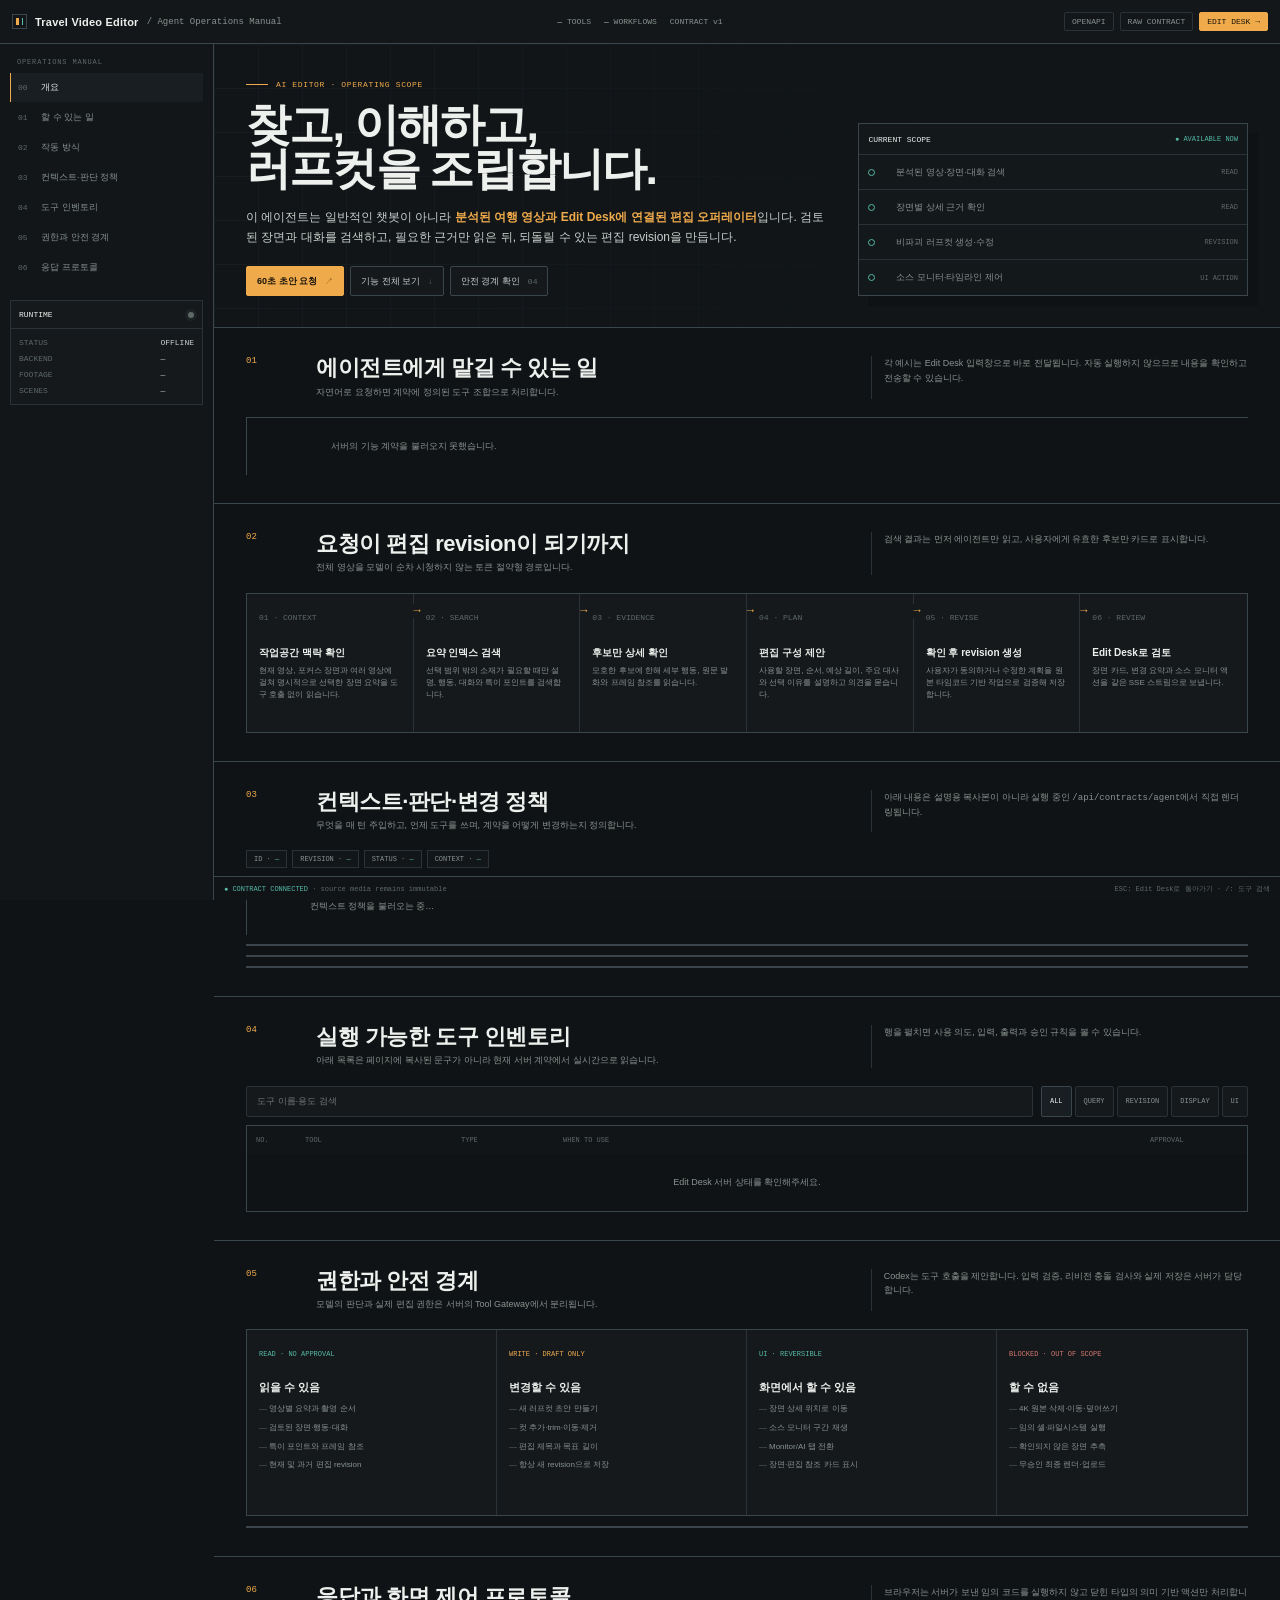
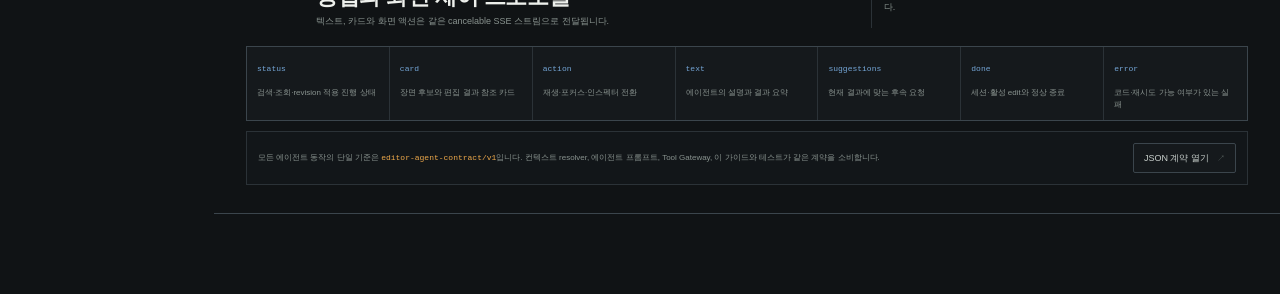
==== commit 36941acd: "feat: plan edits before creating revisions" ====
--- a/src/travel_video/templates/agent-guide.html
+++ b/src/travel_video/templates/agent-guide.html
@@ -101,7 +101,7 @@
     .example-list a::before { content: ">"; color: var(--orange); font: 8px var(--mono); }
     .example-list a:hover { color: var(--text); }
 
-    .workflow { display: grid; grid-template-columns: repeat(5, 1fr); border: 1px solid var(--line-strong); }
+    .workflow { display: grid; grid-template-columns: repeat(6, 1fr); border: 1px solid var(--line-strong); }
     .workflow article { position: relative; min-height: 138px; padding: 12px; border-right: 1px solid var(--line); background: var(--panel); }
     .workflow article:last-child { border-right: 0; }
     .workflow article:not(:last-child)::after { content: "→"; position: absolute; top: 10px; right: -8px; z-index: 2; color: var(--orange); background: var(--panel); font: 12px var(--mono); }
@@ -127,7 +127,7 @@
     .reference-row code { color: var(--orange); font: 8px var(--mono); }
     .reference-row b { color: var(--text-2); font: 8px var(--mono); font-weight: 500; }
     .reference-row span { color: var(--muted); font-size: 8px; line-height: 1.5; }
-    .rule-grid { display: grid; grid-template-columns: repeat(4, 1fr); margin-top: 9px; border: 1px solid var(--line-strong); }
+    .rule-grid { display: grid; grid-template-columns: repeat(5, 1fr); margin-top: 9px; border: 1px solid var(--line-strong); }
     .rule-group { min-height: 178px; padding: 11px; border-right: 1px solid var(--line); background: var(--panel); }
     .rule-group:last-child { border-right: 0; }
     .rule-group h3 { margin: 0 0 13px; color: var(--text-2); font: 8px var(--mono); text-transform: uppercase; }
@@ -268,7 +268,7 @@
 
       <section class="section" id="workflow"><div class="section-inner">
         <header class="section-head"><span class="section-no">02</span><div class="section-title"><h2>요청이 편집 revision이 되기까지</h2><p>전체 영상을 모델이 순차 시청하지 않는 토큰 절약형 경로입니다.</p></div><p class="section-note">검색 결과는 먼저 에이전트만 읽고, 사용자에게 유효한 후보만 카드로 표시합니다.</p></header>
-        <div class="workflow"><article><span>01 · CONTEXT</span><h3>작업공간 맥락 확인</h3><p>현재 영상, 포커스 장면과 여러 영상에 걸쳐 명시적으로 선택한 장면 요약을 도구 호출 없이 읽습니다.</p></article><article><span>02 · SEARCH</span><h3>요약 인덱스 검색</h3><p>선택 범위 밖의 소재가 필요할 때만 설명, 행동, 대화와 특이 포인트를 검색합니다.</p></article><article><span>03 · EVIDENCE</span><h3>후보만 상세 확인</h3><p>모호한 후보에 한해 세부 행동, 원문 발화와 프레임 참조를 읽습니다.</p></article><article><span>04 · REVISE</span><h3>새 revision 생성</h3><p>원본 타임코드 기반 작업을 검증하고 이전 버전을 남긴 채 저장합니다.</p></article><article><span>05 · REVIEW</span><h3>Edit Desk로 검토</h3><p>장면 카드, 변경 요약과 소스 모니터 액션을 같은 SSE 스트림으로 보냅니다.</p></article></div>
+        <div class="workflow"><article><span>01 · CONTEXT</span><h3>작업공간 맥락 확인</h3><p>현재 영상, 포커스 장면과 여러 영상에 걸쳐 명시적으로 선택한 장면 요약을 도구 호출 없이 읽습니다.</p></article><article><span>02 · SEARCH</span><h3>요약 인덱스 검색</h3><p>선택 범위 밖의 소재가 필요할 때만 설명, 행동, 대화와 특이 포인트를 검색합니다.</p></article><article><span>03 · EVIDENCE</span><h3>후보만 상세 확인</h3><p>모호한 후보에 한해 세부 행동, 원문 발화와 프레임 참조를 읽습니다.</p></article><article><span>04 · PLAN</span><h3>편집 구성 제안</h3><p>사용할 장면, 순서, 예상 길이, 주요 대사와 선택 이유를 설명하고 의견을 묻습니다.</p></article><article><span>05 · REVISE</span><h3>확인 후 revision 생성</h3><p>사용자가 동의하거나 수정한 계획을 원본 타임코드 기반 작업으로 검증해 저장합니다.</p></article><article><span>06 · REVIEW</span><h3>Edit Desk로 검토</h3><p>장면 카드, 변경 요약과 소스 모니터 액션을 같은 SSE 스트림으로 보냅니다.</p></article></div>
       </div></section>
 
       <section class="section" id="contract"><div class="section-inner">
@@ -304,7 +304,7 @@
   <script>
     (() => {
       const categoryLabels = { data_query: 'QUERY', durable_action: 'REVISION', display: 'DISPLAY', ui_action: 'UI ACTION' };
-      const approvalLabels = { never: 'NONE', implicit_for_draft: 'DRAFT' };
+      const approvalLabels = { never: 'NONE', implicit_for_draft: 'DRAFT', chat_plan_for_new_edit: 'CHAT PLAN', chat_plan_for_major_revision: 'CHAT PLAN' };
       const state = { tools: [], filter: 'all' };
       const toolList = document.querySelector('[data-tool-list]');
       const capabilityRoot = document.querySelector('[data-capabilities]');
@@ -327,7 +327,7 @@
         document.querySelector('[data-context-levels]').innerHTML = levels.map(level => `<article class="policy-card"><span>${escapeHtml(level.id)}</span><b>${escapeHtml(level.delivery)}</b><h3>${escapeHtml(level.title)}</h3><ul>${(level.contents || []).map(item => `<li>${escapeHtml(item)}</li>`).join('')}</ul><p>${escapeHtml(level.detail_boundary)}</p></article>`).join('');
         const references = contract.context_policy?.reference_resolution || [];
         document.querySelector('[data-reference-resolution]').innerHTML = references.map(item => `<article class="reference-row"><code>${escapeHtml(item.phrase)}</code><b>${escapeHtml(item.resolves_to)}</b><span>${escapeHtml(item.behavior)}</span></article>`).join('');
-        const labels = { grounding: 'GROUNDING', tool_use: 'TOOL USE', mutations: 'REVISION', responses: 'RESPONSE' };
+        const labels = { grounding: 'GROUNDING', tool_use: 'TOOL USE', planning: 'EDIT PLANNING', mutations: 'REVISION', responses: 'RESPONSE' };
         document.querySelector('[data-decision-policy]').innerHTML = Object.entries(contract.decision_policy || {}).map(([key, rules]) => `<article class="rule-group"><h3>${labels[key] || escapeHtml(key)}</h3><ul>${(rules || []).map(rule => `<li>${escapeHtml(rule)}</li>`).join('')}</ul></article>`).join('');
         document.querySelector('[data-change-process]').innerHTML = (contract.change_process?.steps || []).map(step => `<article class="change-step"><span>0${escapeHtml(step.order)} · REQUIRED</span><h3>${escapeHtml(step.name)}</h3><p>${escapeHtml(step.requirement)}</p></article>`).join('');
       };
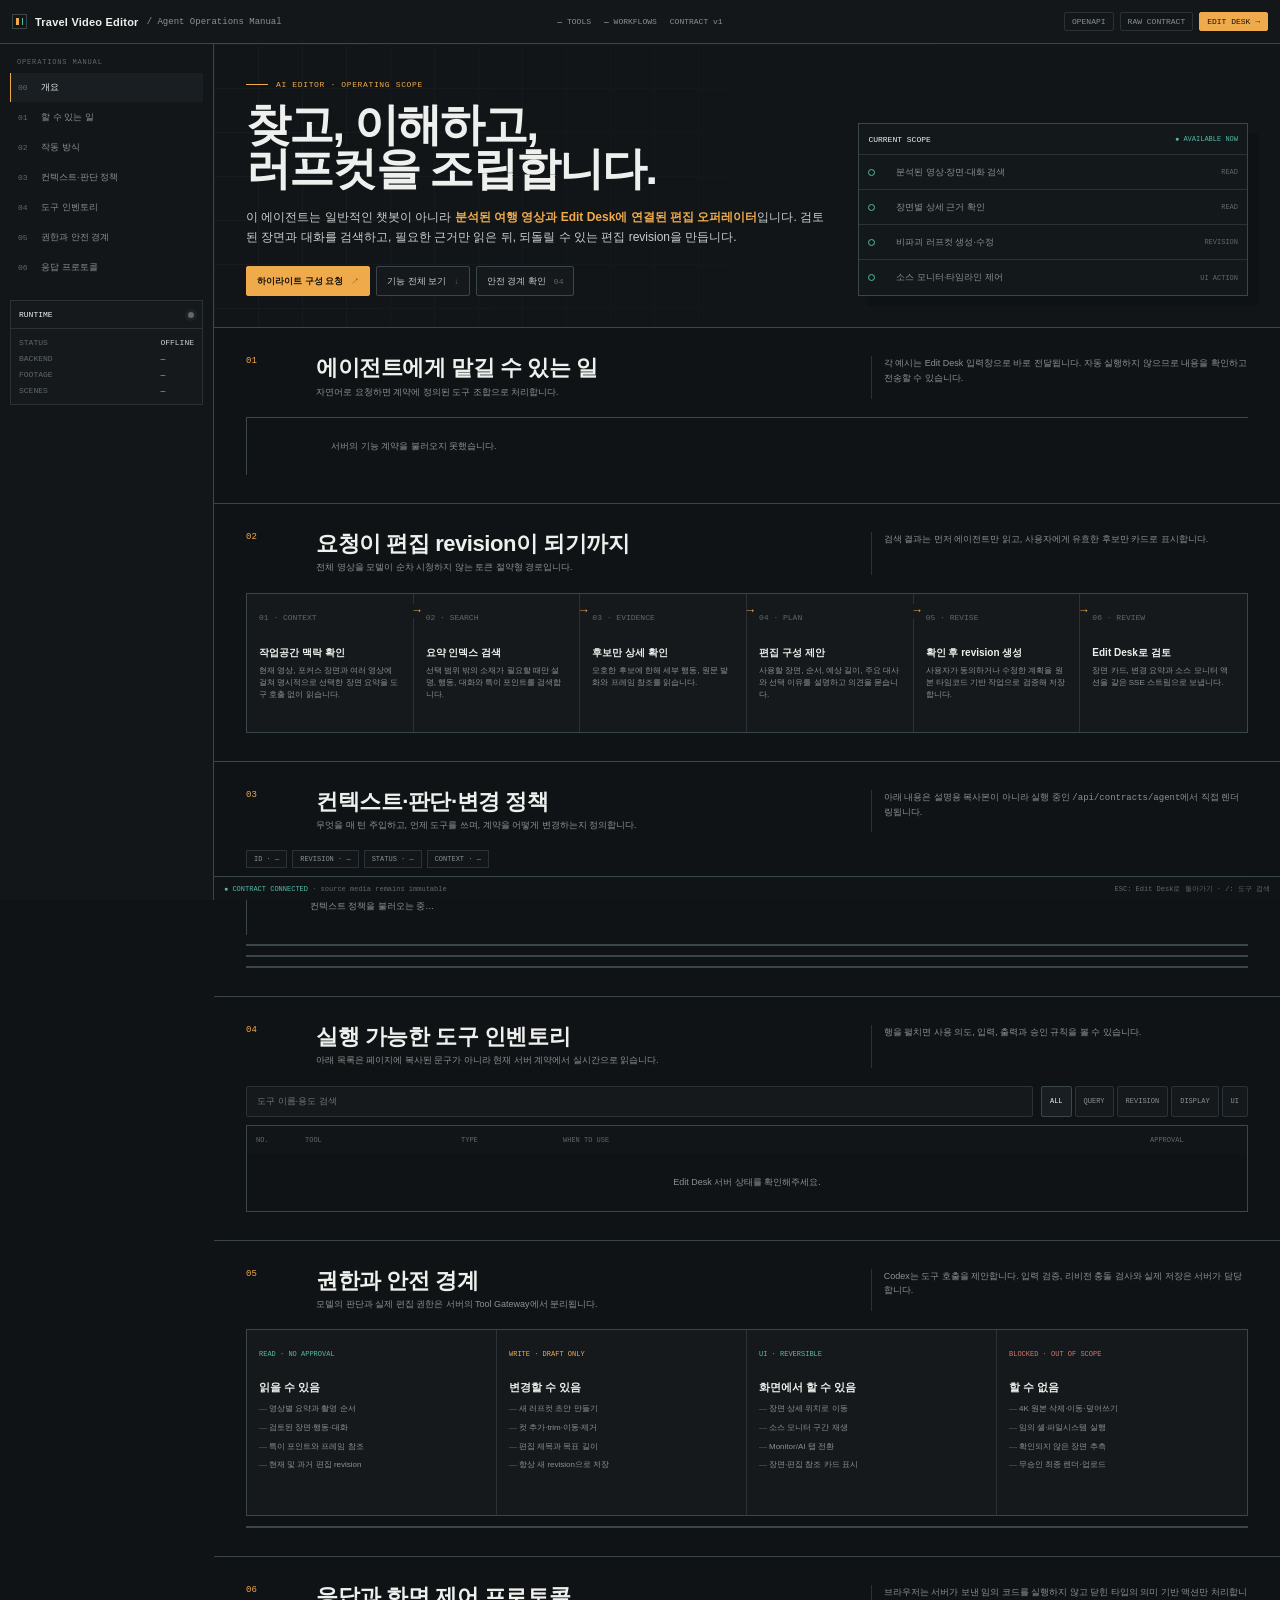
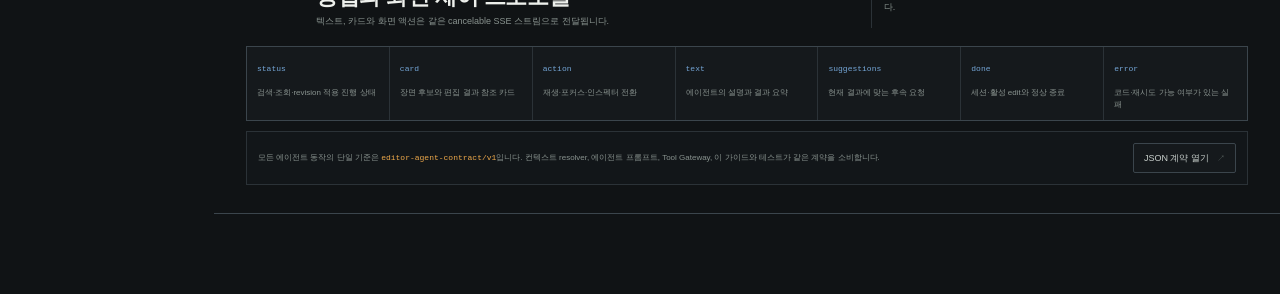
==== commit 2b8f2b27: "fix: align editor suggestions with golden policy" ====
--- a/src/travel_video/templates/agent-guide.html
+++ b/src/travel_video/templates/agent-guide.html
@@ -257,7 +257,7 @@
     </aside>
     <main>
       <section class="section hero" id="overview"><div class="section-inner">
-        <div><div class="eyebrow">AI EDITOR · OPERATING SCOPE</div><h1>찾고, 이해하고,<br>러프컷을 조립합니다.</h1><p class="hero-copy">이 에이전트는 일반적인 챗봇이 아니라 <b>분석된 여행 영상과 Edit Desk에 연결된 편집 오퍼레이터</b>입니다. 검토된 장면과 대화를 검색하고, 필요한 근거만 읽은 뒤, 되돌릴 수 있는 편집 revision을 만듭니다.</p><div class="hero-actions"><a class="button primary" href="/?prompt=이 영상들로 60초 여행 하이라이트 초안을 만들어줘">60초 초안 요청 <span>↗</span></a><a class="button" href="#capabilities">기능 전체 보기 <span>↓</span></a><a class="button" href="#safety">안전 경계 확인 <span>04</span></a></div></div>
+        <div><div class="eyebrow">AI EDITOR · OPERATING SCOPE</div><h1>찾고, 이해하고,<br>러프컷을 조립합니다.</h1><p class="hero-copy">이 에이전트는 일반적인 챗봇이 아니라 <b>분석된 여행 영상과 Edit Desk에 연결된 편집 오퍼레이터</b>입니다. 검토된 장면과 대화를 검색하고, 필요한 근거만 읽은 뒤, 되돌릴 수 있는 편집 revision을 만듭니다.</p><div class="hero-actions"><a class="button primary" href="/?prompt=이 영상들로 자연스러운 길이의 여행 하이라이트 구성을 제안해줘">하이라이트 구성 요청 <span>↗</span></a><a class="button" href="#capabilities">기능 전체 보기 <span>↓</span></a><a class="button" href="#safety">안전 경계 확인 <span>04</span></a></div></div>
         <aside class="scope-board" aria-label="현재 지원 범위"><header><strong>CURRENT SCOPE</strong><span>● AVAILABLE NOW</span></header><div class="scope-line"><i></i><span>분석된 영상·장면·대화 검색</span><b>READ</b></div><div class="scope-line"><i></i><span>장면별 상세 근거 확인</span><b>READ</b></div><div class="scope-line"><i></i><span>비파괴 러프컷 생성·수정</span><b>REVISION</b></div><div class="scope-line"><i></i><span>소스 모니터·타임라인 제어</span><b>UI ACTION</b></div></aside>
       </div></section>
 
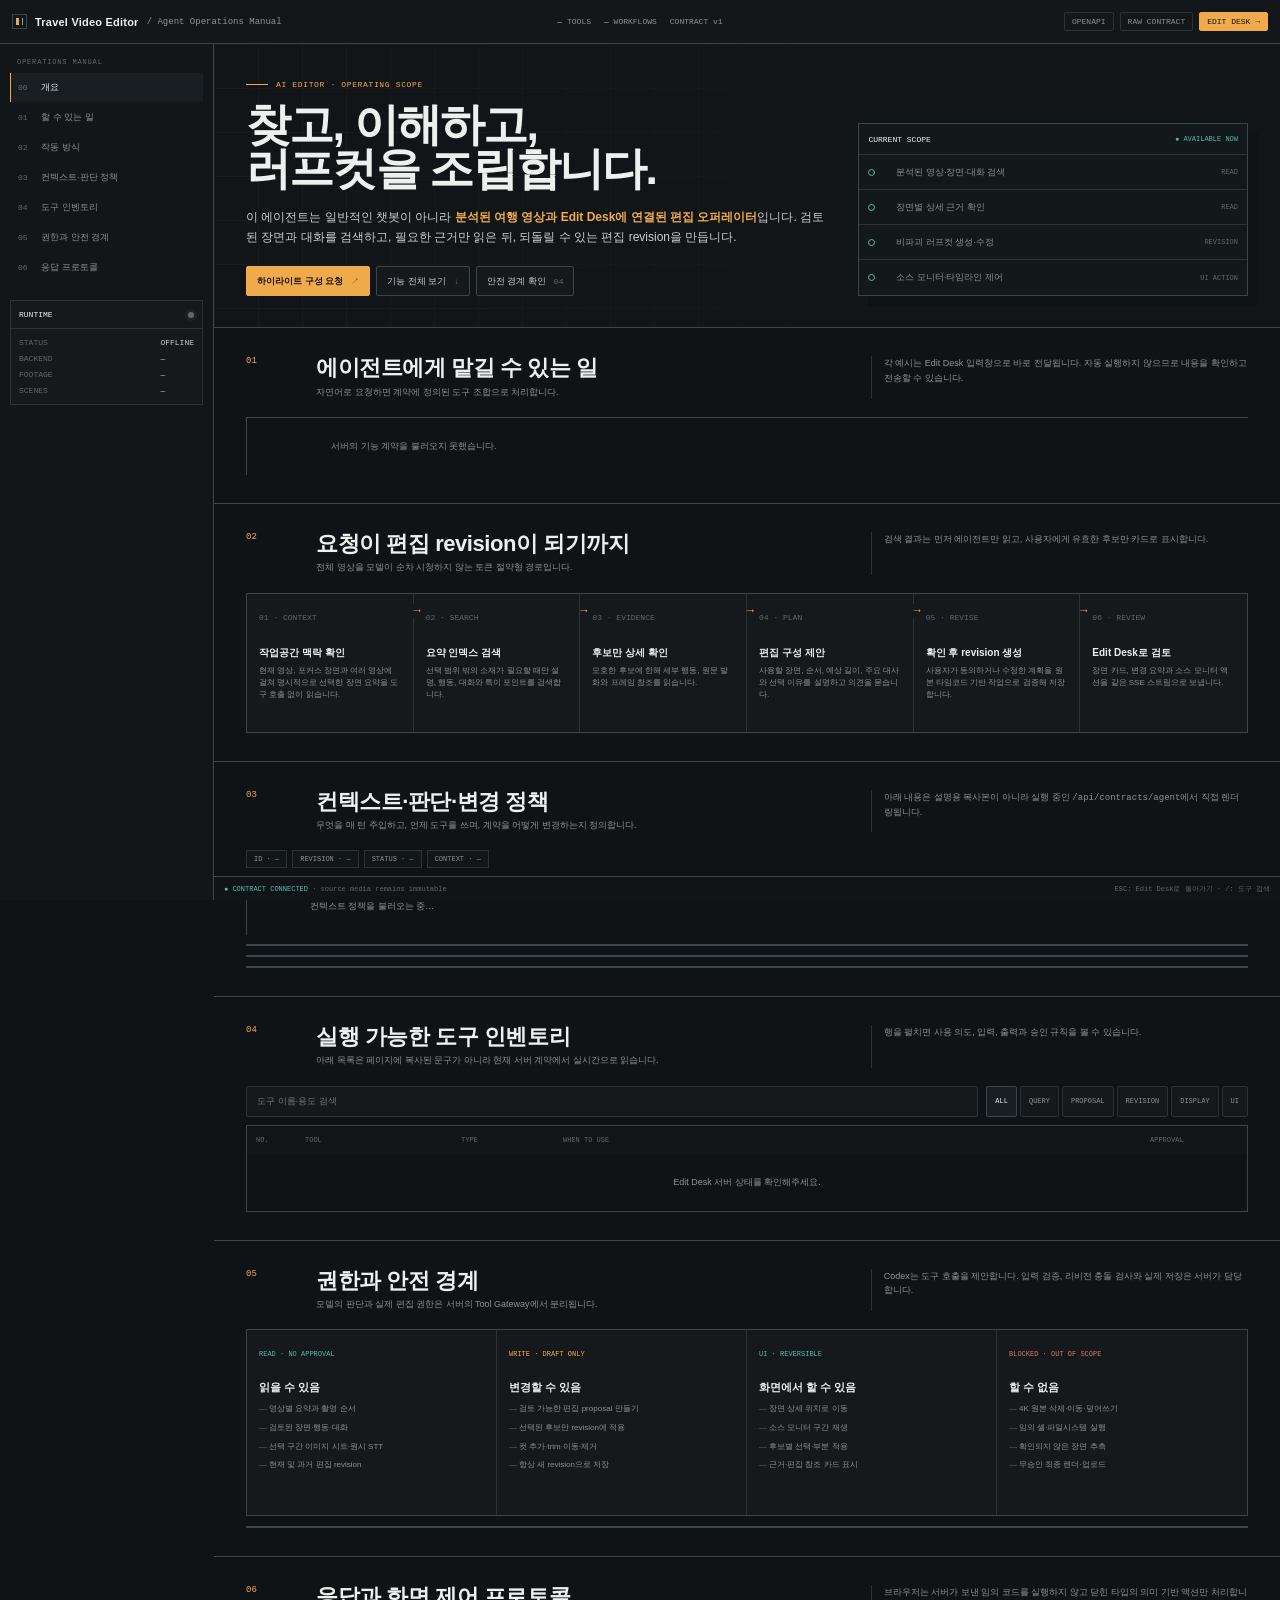
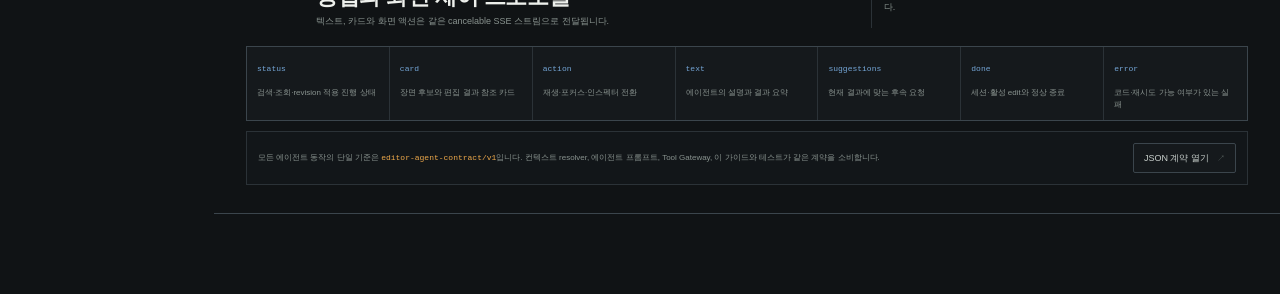
==== commit 28bb65f8: "feat: add reviewable edit proposals and deep scene evidence Introduce proposal-first editing with pa" ====
--- a/src/travel_video/templates/agent-guide.html
+++ b/src/travel_video/templates/agent-guide.html
@@ -156,6 +156,7 @@
     .tool-name { overflow: hidden; color: var(--text-2); font: 8px var(--mono); text-overflow: ellipsis; white-space: nowrap; }
     .category { width: fit-content; padding: 2px 4px; border: 1px solid currentColor; border-radius: 2px; color: var(--teal); font: 7px var(--mono); }
     .category--durable_action { color: var(--orange); }
+    .category--proposal_action { color: #f2ca64; }
     .category--display { color: var(--blue); }
     .category--ui_action { color: var(--violet); }
     .tool-intent { overflow: hidden; color: var(--muted); font-size: 8px; line-height: 1.45; text-overflow: ellipsis; white-space: nowrap; }
@@ -282,13 +283,13 @@
 
       <section class="section" id="tools"><div class="section-inner">
         <header class="section-head"><span class="section-no">04</span><div class="section-title"><h2>실행 가능한 도구 인벤토리</h2><p>아래 목록은 페이지에 복사된 문구가 아니라 현재 서버 계약에서 실시간으로 읽습니다.</p></div><p class="section-note">행을 펼치면 사용 의도, 입력, 출력과 승인 규칙을 볼 수 있습니다.</p></header>
-        <div class="toolbar"><input class="tool-search" type="search" placeholder="도구 이름·용도 검색" aria-label="도구 검색" data-tool-search><div class="filters" role="group" aria-label="도구 종류"><button class="filter is-active" data-filter="all">ALL</button><button class="filter" data-filter="data_query">QUERY</button><button class="filter" data-filter="durable_action">REVISION</button><button class="filter" data-filter="display">DISPLAY</button><button class="filter" data-filter="ui_action">UI</button></div></div>
+        <div class="toolbar"><input class="tool-search" type="search" placeholder="도구 이름·용도 검색" aria-label="도구 검색" data-tool-search><div class="filters" role="group" aria-label="도구 종류"><button class="filter is-active" data-filter="all">ALL</button><button class="filter" data-filter="data_query">QUERY</button><button class="filter" data-filter="proposal_action">PROPOSAL</button><button class="filter" data-filter="durable_action">REVISION</button><button class="filter" data-filter="display">DISPLAY</button><button class="filter" data-filter="ui_action">UI</button></div></div>
         <div class="tool-table"><div class="tool-header"><span>NO.</span><span>TOOL</span><span>TYPE</span><span>WHEN TO USE</span><span>APPROVAL</span></div><div data-tool-list><div class="empty-tools">도구 계약을 불러오는 중…</div></div></div>
       </div></section>
 
       <section class="section" id="safety"><div class="section-inner">
         <header class="section-head"><span class="section-no">05</span><div class="section-title"><h2>권한과 안전 경계</h2><p>모델의 판단과 실제 편집 권한은 서버의 Tool Gateway에서 분리됩니다.</p></div><p class="section-note">Codex는 도구 호출을 제안합니다. 입력 검증, 리비전 충돌 검사와 실제 저장은 서버가 담당합니다.</p></header>
-        <div class="safety-grid"><article class="safety"><span>READ · NO APPROVAL</span><h3>읽을 수 있음</h3><ul><li>영상별 요약과 촬영 순서</li><li>검토된 장면·행동·대화</li><li>특이 포인트와 프레임 참조</li><li>현재 및 과거 편집 revision</li></ul></article><article class="safety is-write"><span>WRITE · DRAFT ONLY</span><h3>변경할 수 있음</h3><ul><li>새 러프컷 초안 만들기</li><li>컷 추가·trim·이동·제거</li><li>편집 제목과 목표 길이</li><li>항상 새 revision으로 저장</li></ul></article><article class="safety"><span>UI · REVERSIBLE</span><h3>화면에서 할 수 있음</h3><ul><li>장면 상세 위치로 이동</li><li>소스 모니터 구간 재생</li><li>Monitor/AI 탭 전환</li><li>장면·편집 참조 카드 표시</li></ul></article><article class="safety is-blocked"><span>BLOCKED · OUT OF SCOPE</span><h3>할 수 없음</h3><ul><li>4K 원본 삭제·이동·덮어쓰기</li><li>임의 셸·파일시스템 실행</li><li>확인되지 않은 장면 추측</li><li>무승인 최종 렌더·업로드</li></ul></article></div>
+        <div class="safety-grid"><article class="safety"><span>READ · NO APPROVAL</span><h3>읽을 수 있음</h3><ul><li>영상별 요약과 촬영 순서</li><li>검토된 장면·행동·대화</li><li>선택 구간 이미지 시트·원시 STT</li><li>현재 및 과거 편집 revision</li></ul></article><article class="safety is-write"><span>WRITE · DRAFT ONLY</span><h3>변경할 수 있음</h3><ul><li>검토 가능한 편집 proposal 만들기</li><li>선택된 후보만 revision에 적용</li><li>컷 추가·trim·이동·제거</li><li>항상 새 revision으로 저장</li></ul></article><article class="safety"><span>UI · REVERSIBLE</span><h3>화면에서 할 수 있음</h3><ul><li>장면 상세 위치로 이동</li><li>소스 모니터 구간 재생</li><li>후보별 선택·부분 적용</li><li>근거·편집 참조 카드 표시</li></ul></article><article class="safety is-blocked"><span>BLOCKED · OUT OF SCOPE</span><h3>할 수 없음</h3><ul><li>4K 원본 삭제·이동·덮어쓰기</li><li>임의 셸·파일시스템 실행</li><li>확인되지 않은 장면 추측</li><li>무승인 최종 렌더·업로드</li></ul></article></div>
         <div class="boundary-list" data-boundaries></div>
       </div></section>
 
@@ -303,8 +304,8 @@
 
   <script>
     (() => {
-      const categoryLabels = { data_query: 'QUERY', durable_action: 'REVISION', display: 'DISPLAY', ui_action: 'UI ACTION' };
-      const approvalLabels = { never: 'NONE', implicit_for_draft: 'DRAFT', chat_plan_for_new_edit: 'CHAT PLAN', chat_plan_for_major_revision: 'CHAT PLAN' };
+      const categoryLabels = { data_query: 'QUERY', proposal_action: 'PROPOSAL', durable_action: 'REVISION', display: 'DISPLAY', ui_action: 'UI ACTION' };
+      const approvalLabels = { never: 'NONE', implicit_for_draft: 'DRAFT', chat_confirmation_of_proposal: 'CONFIRM', chat_plan_for_new_edit: 'CHAT PLAN', chat_plan_for_major_revision: 'CHAT PLAN' };
       const state = { tools: [], filter: 'all' };
       const toolList = document.querySelector('[data-tool-list]');
       const capabilityRoot = document.querySelector('[data-capabilities]');
